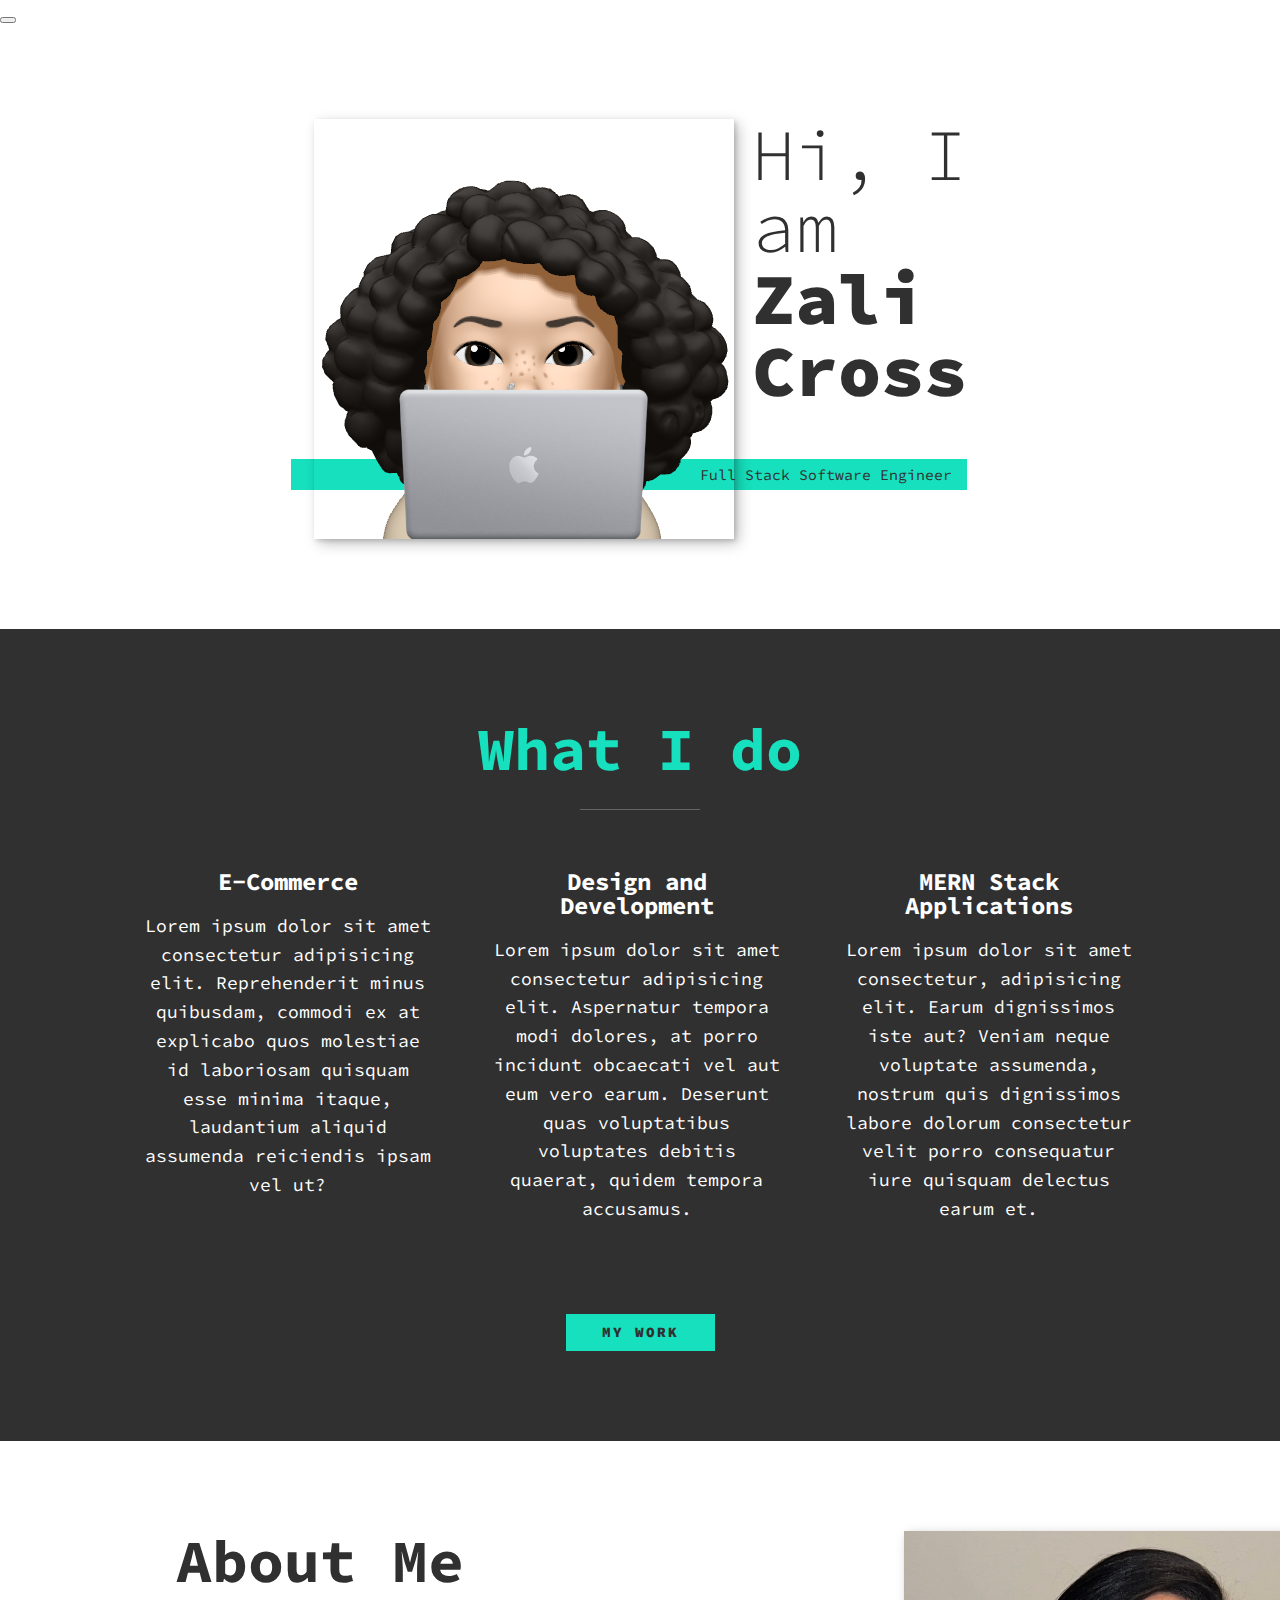
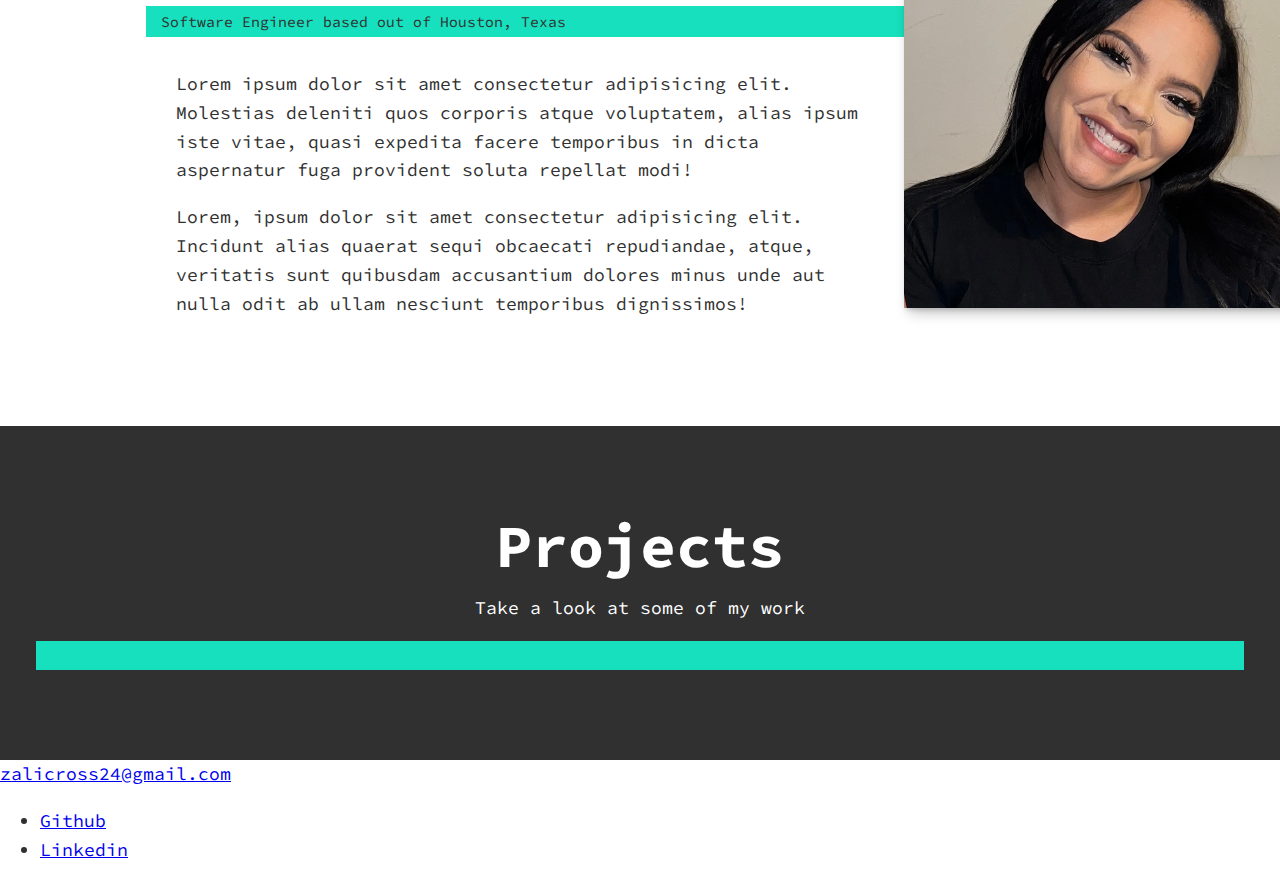
==== index.html @ 30af7de1 "minor changes to css styling" ====
<!DOCTYPE html>
<html lang="en">

<head>
    <meta charset="UTF-8">
    <meta http-equiv="X-UA-Compatible" content="IE=edge">
    <meta name="viewport" content="width=device-width, initial-scale=1.0">
    <title>Zali's Portfolio</title>
    <link rel="stylesheet" href="styles.css">
    <link href="https://fonts.googleapis.com/css2?family=Source+Code+Pro:400,900|Source+Sans+Pro:300,900&display=swap"
        rel="stylesheet">
</head>

<body>
    <!-- Header -->
    <header>
        <div class="logo">
            <!-- <img src="./images/innocent.png" alt=""> -->
        </div>
        <button class="nav-toggle" aria-label="toggle navigation">
            <span class="hamburger"></span>
        </button>
        <nav class="nav">
            <ul class="nav__list">
                <li class="nav__item"><a href="#home" class="nav__link">Home</a></li>
                <li class="nav__item"><a href="#services" class="nav__link">Home</a></li>
                <li class="nav__item"><a href="#about" class="nav__link">Home</a></li>
                <li class="nav__item"><a href="#" class="nav__link">Home</a></li>
            </ul>
        </nav>
    </header>

    <!-- Introduction -->
    <section class="intro" id="home">
        <h1 class="section__title section__title--intro">
            Hi, I am <strong>Zali Cross</strong>
        </h1>
        <p class="section__subtitle section__subtitle--intro">
            Full Stack Software Engineer
        </p>
        <img src="./images/computer.png" alt="" class="intro__img">
    </section>

    <!-- My  Services -->
    <section class="my-services" id="services">
        <h2 class="section__title section__title--services">What I do</h2>
        <div class="services">
            <div class="service">
                <h3>E-Commerce</h3>
                <p>Lorem ipsum dolor sit amet consectetur adipisicing elit. Reprehenderit minus quibusdam, commodi ex at
                    explicabo quos molestiae id laboriosam quisquam esse minima itaque, laudantium aliquid assumenda
                    reiciendis ipsam vel ut?</p>
            </div>
            <div class="service">
                <h3>Design and Development</h3>
                <p>Lorem ipsum dolor sit amet consectetur adipisicing elit. Aspernatur tempora modi dolores, at porro
                    incidunt obcaecati vel aut eum vero earum. Deserunt quas voluptatibus voluptates debitis quaerat,
                    quidem tempora accusamus.</p>
            </div>
            <div class="service">
                <h3>MERN Stack Applications</h3>
                <p>Lorem ipsum dolor sit amet consectetur, adipisicing elit. Earum dignissimos iste aut? Veniam neque
                    voluptate assumenda, nostrum quis dignissimos labore dolorum consectetur velit porro consequatur
                    iure quisquam delectus earum et.</p>
            </div>
        </div>

        <a href="#work" class="btn">My Work</a>
    </section>

    <!-- About Me -->
    <section class="about-me" id="about">
        <h2 class="section__title section__title--about">About Me</h2>
        <p class="section__subtitle section__subtitle--about">Software Engineer based out of Houston, Texas</p>
        <div class="about-me__body">
            <p>Lorem ipsum dolor sit amet consectetur adipisicing elit. Molestias deleniti quos corporis atque
                voluptatem, alias ipsum iste vitae, quasi expedita facere temporibus in dicta aspernatur fuga provident
                soluta repellat modi!</p>
            <p>Lorem, ipsum dolor sit amet consectetur adipisicing elit. Incidunt alias quaerat sequi obcaecati
                repudiandae, atque, veritatis sunt quibusdam accusantium dolores minus unde aut nulla odit ab ullam
                nesciunt temporibus dignissimos!</p>
        </div>
        <img src="./images/headshot.jpeg" class="about-me__img">
    </section>

    <!-- My Work -->
    <section class="my-work" id="work">
        <h2 class="section_title">Projects </h2>
        <p class="'section__subtitle">Take a look at some of my work</p>
        <div class="portfolio">
            <!-- portfoli item 01 -->
            <a href="#" class="portfolio__item">
                <img src="https://media4.giphy.com/media/xZsLh7B3KMMyUptD9D/giphy.gif" alt="" class="portfolio__img">
            </a>
            <!-- portfoli item 02 -->
            <a href="#" class="portfolio__item">
                <img src="https://media4.giphy.com/media/xZsLh7B3KMMyUptD9D/giphy.gif" alt="" class="portfolio__img">
            </a>
            <!-- portfoli item 03 -->
            <a href="#" class="portfolio__item">
                <img src="https://media4.giphy.com/media/xZsLh7B3KMMyUptD9D/giphy.gif" alt="" class="portfolio__img">
            </a>
        </div>
    </section>

    <!-- Footer -->
    <footer>
        <a href="mailto:zalicross24@gmail.com" class="footer__link">zalicross24@gmail.com</a>
        <ul class="social-list">
            <li class="social-list__item"><a class="social-list__link" href="https://github.com/zcross13">Github</a>
            </li>
            <li class="social-list__item"><a class="social-list__link"
                    href="https://www.linkedin.com/in/zali-cross/">Linkedin</a></li>
        </ul>
    </footer>
    <!-- <h1>Welcome</h1>
    <div>
        <p>
            My name is Zali Cross, I'm a software engineer based in Houston, Texas. I am passionate about building out
            of the box projects that can help individuals.
        </p>
    </div>
    <div>
        <p> Problem solver, Adaptable, Aspiring, Compassionate, Independent, Organized, Resourceful are only a few of
            the words to describe me</p>
    </div>
    <div>
        <p>Interested in the entire full stack spectrum with a focus on Javascript and React</p>
    </div>
    <div>
        <h1>Contact Me</h1>
        <p>I'm actively seeking a role as a software engineer. I thrive in environemnt where they value individuality
            and
            teamwork. If you have any questions, dont hestiaste to use this form.
        </p>
    </div>
    <div>
        <h1>Skills and Experience</h1>
        <p>My journey starts off with my first HTML, CSS coding course I took at a community college back in 2022, from
            there it was all she wrote. I feel in love with creating soemthing out of nothing.
            I then enrolled myself in at Genereal Assembly Software Immmersive bootcamp and endure six months of nothing
            but code.
        </p>
        <p> I create successful responsive websites that are fast, easy to use, and built with best pratices. The main
            area of my experties is front-end Javascript, React and backend Node.js and mongoDB
            building full stack mern application and animation games </p>
    </div>
    <form>
        <input type="text" />
        <input type="email" />
        <input type="subject" />
        <input type="message" />
        <input type="submit>" />
    </form>
    // Skills and abilities
    // Projects
    // Links -->
</body>

</html>
---- styles.css ----
*,
*::before,
*::after {
    box-sizing: border-box;
}

/* Custom properties, update these for my design */
:root {
    --ff-primary: 'Source Code Pro', monospace;
    --ff-secondary: 'Source Code Pro', sans-serif;

    --fw-reg: 300;
    --fw-bold: 900;

    --clr-light: #fff;
    --clr-dark: #303030;
    --clr-accent: #16e0bd;
    --fs-h1: 3rem;
    --fs-h2: 2.25rem;
    --fs-h3: 1.25rem;
    --fs-body: 1rem;

    --bs: 0.25em 0.25em 0.75em rgba(0, 0, 0, .25),
        0.125em 0.125em 0.25em rgba(0, 0, 0, .15);
}

@media (min-width: 800px) {
    :root {
        --fs-h1: 4.5rem;
        --fs-h2: 3.75rem;
        --fs-h3: 1.5rem;
        --fs-body: 1.125rem;
    }
}

/* General Styles */

body {
    background: var(--clr-light);
    color: var(--clr-dark);
    margin: 0;
    font-family: var(--ff-primary);
    font-size: var(--fs-body);
    line-height: 1.6;
}

section {
    padding: 5em 2em;
}

/* img {
    display: block;
    max-width: 100%;
} */

:focus {
    outline: 3px solid var(--clr-accent);
    outline-offset: 3px
}

strong {
    font-weight: var(--fw-bold);
}

/* Button */

.btn {
    display: inline-block;
    padding: .5em 2.5em;
    background: var(--clr-accent);
    color: var(--clr-dark);
    text-decoration: none;
    cursor: pointer;
    font-size: .8em;
    text-transform: uppercase;
    letter-spacing: 2px;
    font-weight: var(--fw-bold);
    transition: transform 200ms ease-in-out;
}

.btn:hover {
    transform: scale(1.1)
}

/* Typography */
h1,
h2,
h3 {
    line-height: 1;
    margin: 0;
}

h1 {
    font-size: var(--fs-h1);
}

h2 {
    font-size: var(--fs-h2);
}

h3 {
    font-size: var(--fs-h3);
}

.section__title {
    margin-bottom: .25em;
}

.section__title--intro {
    font-weight: var(--fw-reg);
}

.section__subtitle {
    margin: 0;
    font-size: .82em;
}

.section__subtitle--intro,
.section__subtitle--about {
    background: var(--clr-accent);
    padding: .25em 1em;
    font-family: var(--ff-secondary);
    margin-bottom: 1em;
}

/* header */

nav {
    display: none
}

/* Intro Section */

.intro {
    position: relative;
}

.intro__img {
    box-shadow: var(--bs);
}

.section__subtitle--intro {
    display: inline-block
}

@media (min-width: 600px) {
    .intro {
        display: grid;
        width: min-content;
        margin: 0 auto;
        grid-column-gap: 1em;
        grid-template-areas:
            "img title"
            "img subtitle";
        grid-template-columns: min-content;
    }

    .intro__img {
        grid-area: img;
        min-width: 250px;
        position: relative;
        z-index: 2;
    }

    .section__subtitle--intro {
        align-self: start;
        grid-column: -1 / 1;
        grid-row: 2;
        text-align: right;
        position: relative;
        left: -1.5em;
        width: calc(100% + 1.5em)
    }
}

/* My Services */

.my-services {
    background-color: var(--clr-dark);
    color: var(--clr-light);
    text-align: center;
}

.section__title--services {
    color: var(--clr-accent);
    position: relative;
}

.section__title--services::after {
    content: '';
    display: block;
    width: 2em;
    height: 1px;
    margin: 0.5em auto 1em;
    background: var(--clr-light);
    opacity: 0.25;
}

.services {
    margin-bottom: 4em;
}

.service {
    max-width: 500px;
    margin: 0 auto;
}

@media (min-width: 800px) {
    .services {
        display: flex;
        max-width: 1000px;
        margin-left: auto;
        margin-right: auto
    }

    .service+.service {
        margin-left: 3em;
    }
}

/* About Me */

.about-me {
    max-width: 1000px;
    margin: 0 auto;
}

.about-me__img {
    box-shadow: var(--bs);
    width: 425px;
}

@media (min-width: 600px) {
    .about-me {
        display: grid;
        grid-template-columns: 1fr 200px;
        grid-template-areas:
            "title img"
            "subtitle img"
            "text img";
        grid-column-gap: 2em;
    }

    .section__title--about {
        grid-area: title;
    }

    .section__subtitle--about {
        grid-column: 1 / -1;
        grid-row: 2;
        position: relative;
        left: -2em;
        width: calc(100% + 2em);
        padding-left: 1em;
        padding-right: calc(200px + 4em);
    }

    .about-me__img {
        grid-area: img;
        position: relative;
        z-index: 2;
    }
}

/* My Work */

.my-work {
    background-color: var(--clr-dark);
    color: var(--clr-light);
    text-align: center;
}

.section__subtitle--work {
    color: var(--clr-accent);
    font-weight: var(--fw-bold);
    margin-bottom: 2em;
}

.portfolio {
    display: grid;
    grid-template-columns: repeat(auto-fit, minmax(300px, 1fr));
}

.portfolio__item {
    background-color: var(--clr-accent);
    overflow: hidden
}

.portfolio__img {
    display: inline-block;
    transition:
        transform 750ms cubic-bezier(.5, 0, .5, 1),
        opacity 250ms linear;
}

.portfolio__item:focus {
    position: relative;
    z-index: 4;
}


.portfolio__img:hover,
.portfolio__item:focus .portfolio__img {
    transform: scale(1.2);
    opacity: .75
}
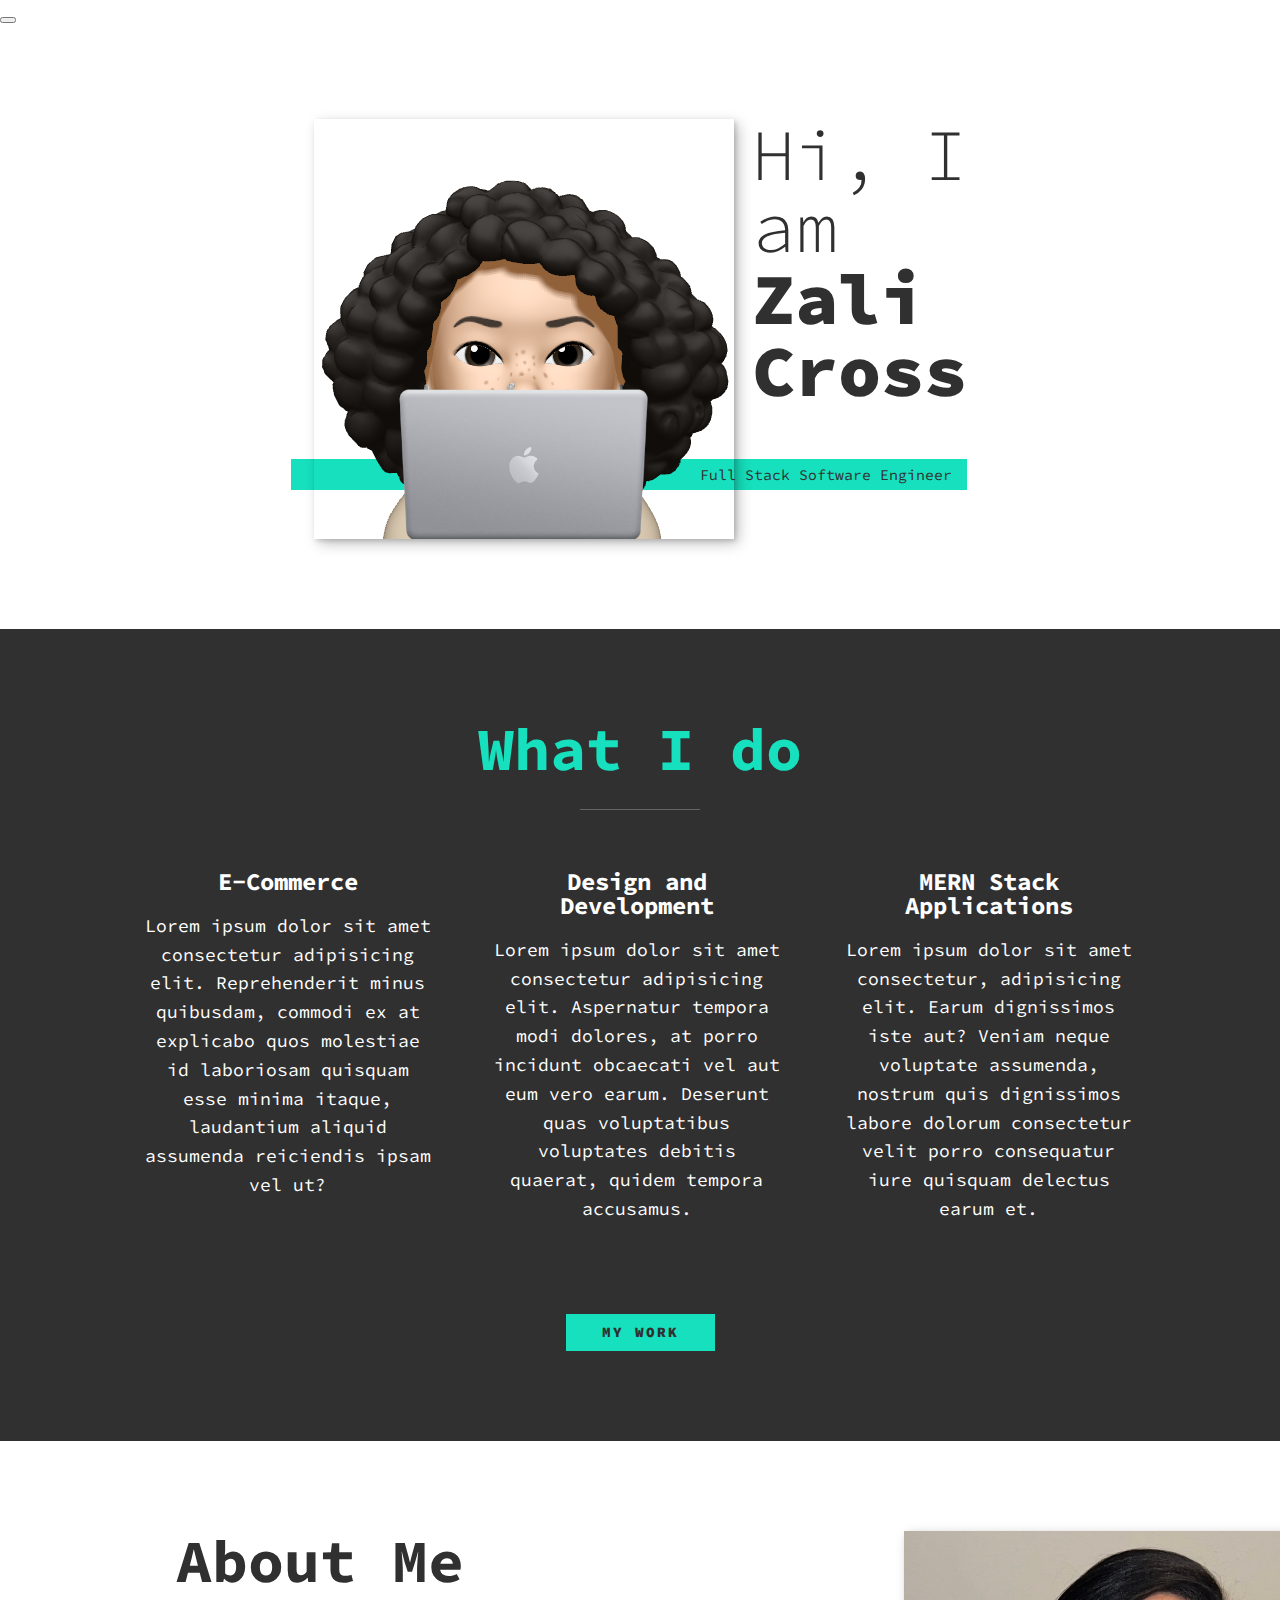
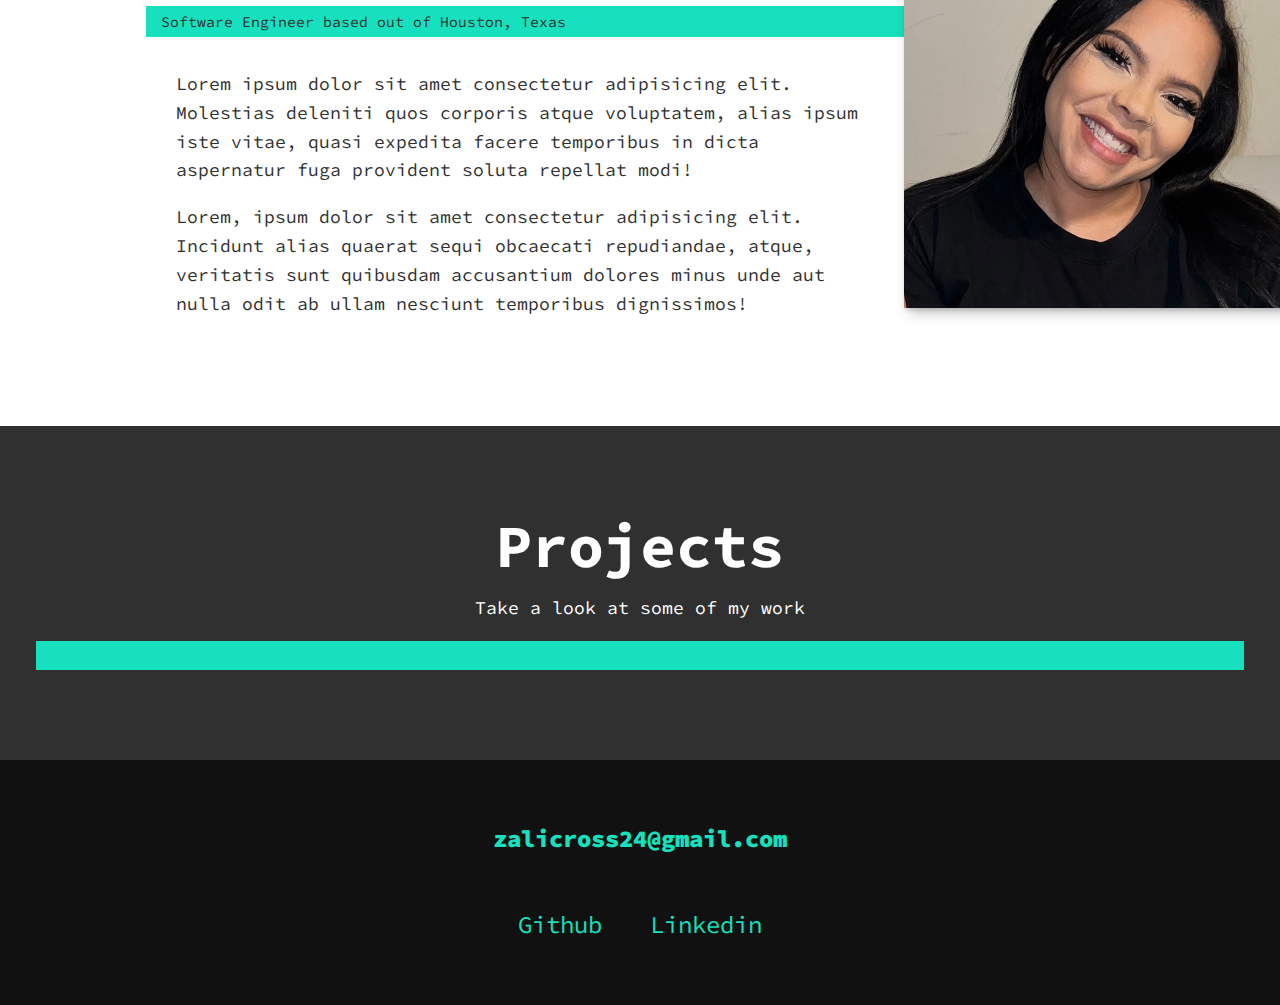
==== commit 2171da35: "added footer" ====
--- a/index.html
+++ b/index.html
@@ -104,16 +104,27 @@
     </section>
 
     <!-- Footer -->
-    <footer>
+    <footer class="footer">
         <a href="mailto:zalicross24@gmail.com" class="footer__link">zalicross24@gmail.com</a>
         <ul class="social-list">
-            <li class="social-list__item"><a class="social-list__link" href="https://github.com/zcross13">Github</a>
+            <li class="social-list__item">
+                <a class="social-list__link" href="https://github.com/zcross13">
+                    Github
+                </a>
             </li>
-            <li class="social-list__item"><a class="social-list__link"
-                    href="https://www.linkedin.com/in/zali-cross/">Linkedin</a></li>
+            <li class="social-list__item">
+                <a class="social-list__link" href="https://www.linkedin.com/in/zali-cross/">
+                    Linkedin
+                </a>
+            </li>
         </ul>
     </footer>
-    <!-- <h1>Welcome</h1>
+</body>
+
+</html>
+
+
+<!-- <h1>Welcome</h1>
     <div>
         <p>
             My name is Zali Cross, I'm a software engineer based in Houston, Texas. I am passionate about building out
@@ -154,7 +165,4 @@
     </form>
     // Skills and abilities
     // Projects
-    // Links -->
-</body>
-
-</html>+    // Links -->--- a/styles.css
+++ b/styles.css
@@ -303,4 +303,46 @@
 .portfolio__item:focus .portfolio__img {
     transform: scale(1.2);
     opacity: .75
+}
+
+.footer {
+    background-color: #111;
+    color: var(--clr-accent);
+    text-align: center;
+    padding: 2.5em 0;
+    font-size: var(--fs-h3);
+}
+
+.footer a {
+    color: inherit;
+    text-decoration: none;
+}
+
+.footer__link {
+    font-weight: var(--fw-bold);
+}
+
+.footer__link:hover,
+.social-list__link:hover {
+    opacity: .7
+}
+
+.footer__link:hover {
+    text-decoration: underline;
+}
+
+.social-list {
+    list-style: none;
+    display: flex;
+    justify-content: center;
+    margin: 2em 0 0;
+    padding: 0
+}
+
+.social-list__item {
+    margin: 0 .5em;
+}
+
+.social-list__link {
+    padding: .5em
 }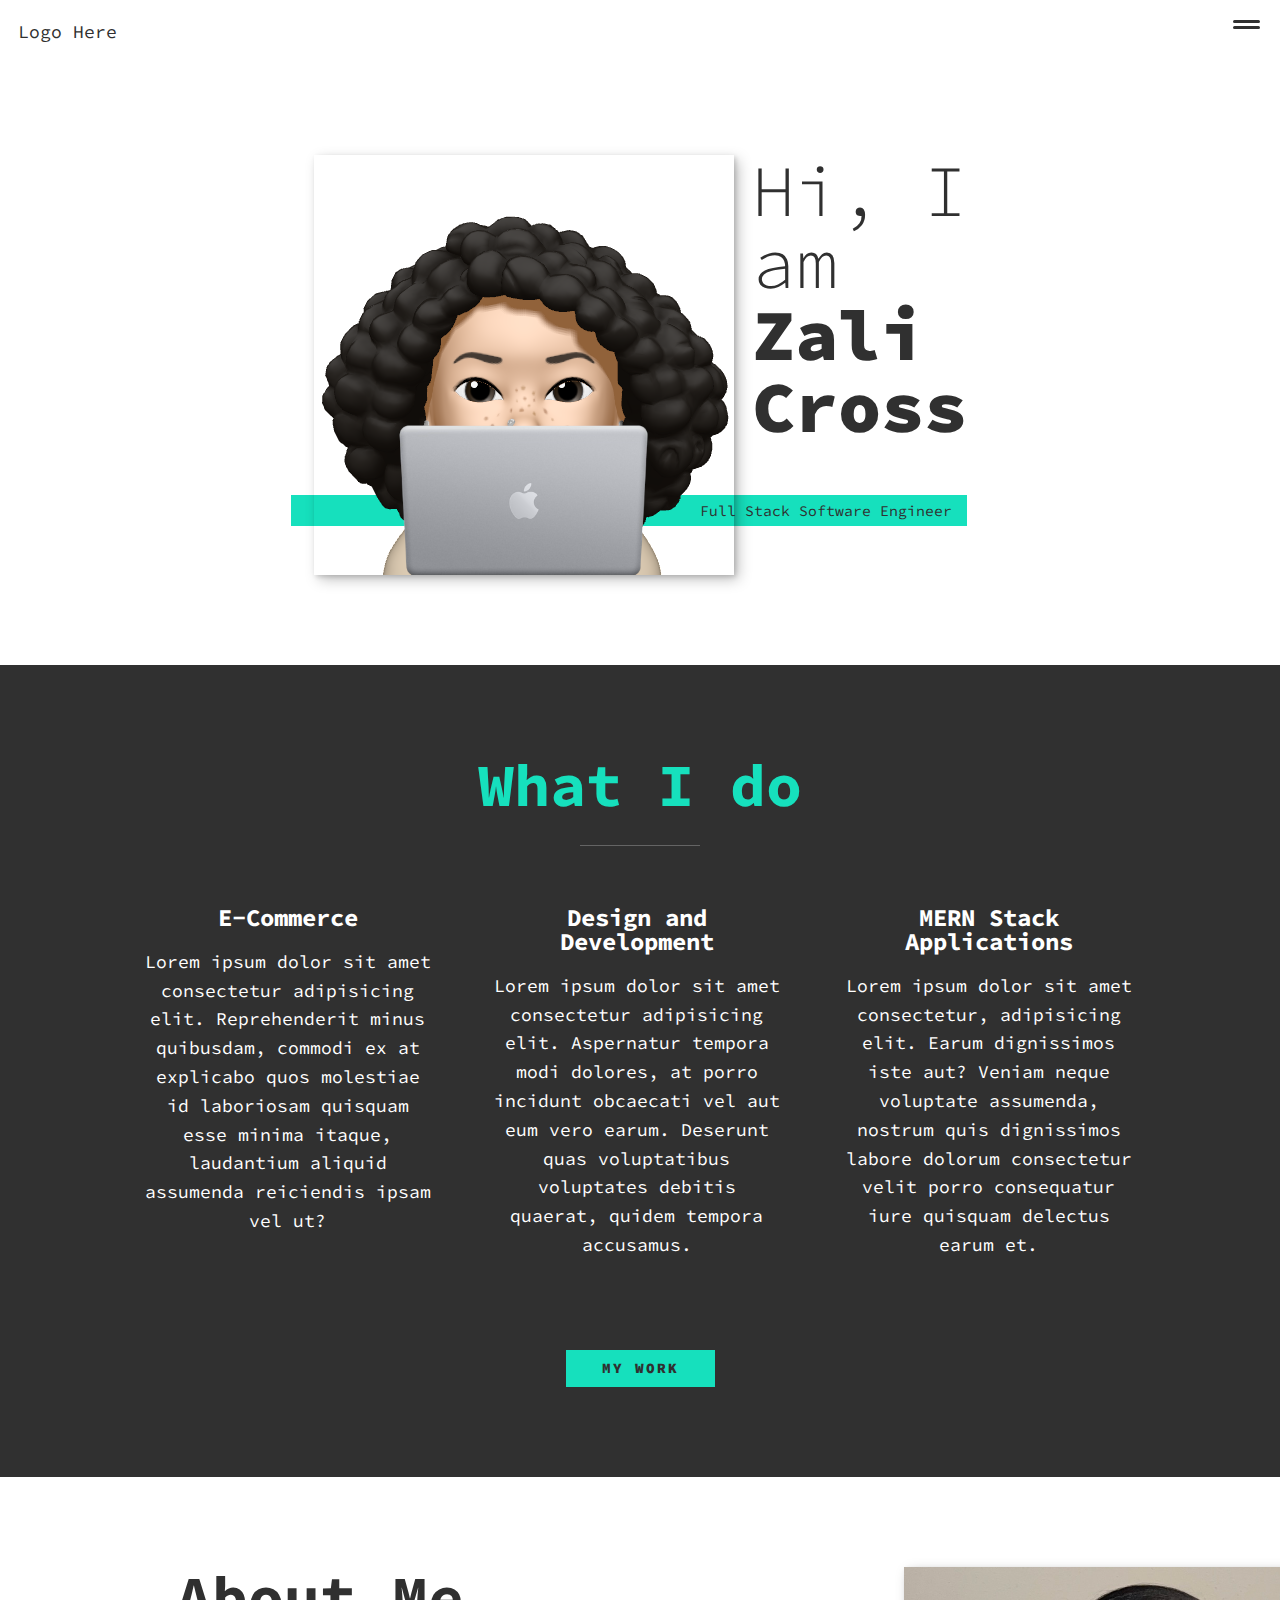
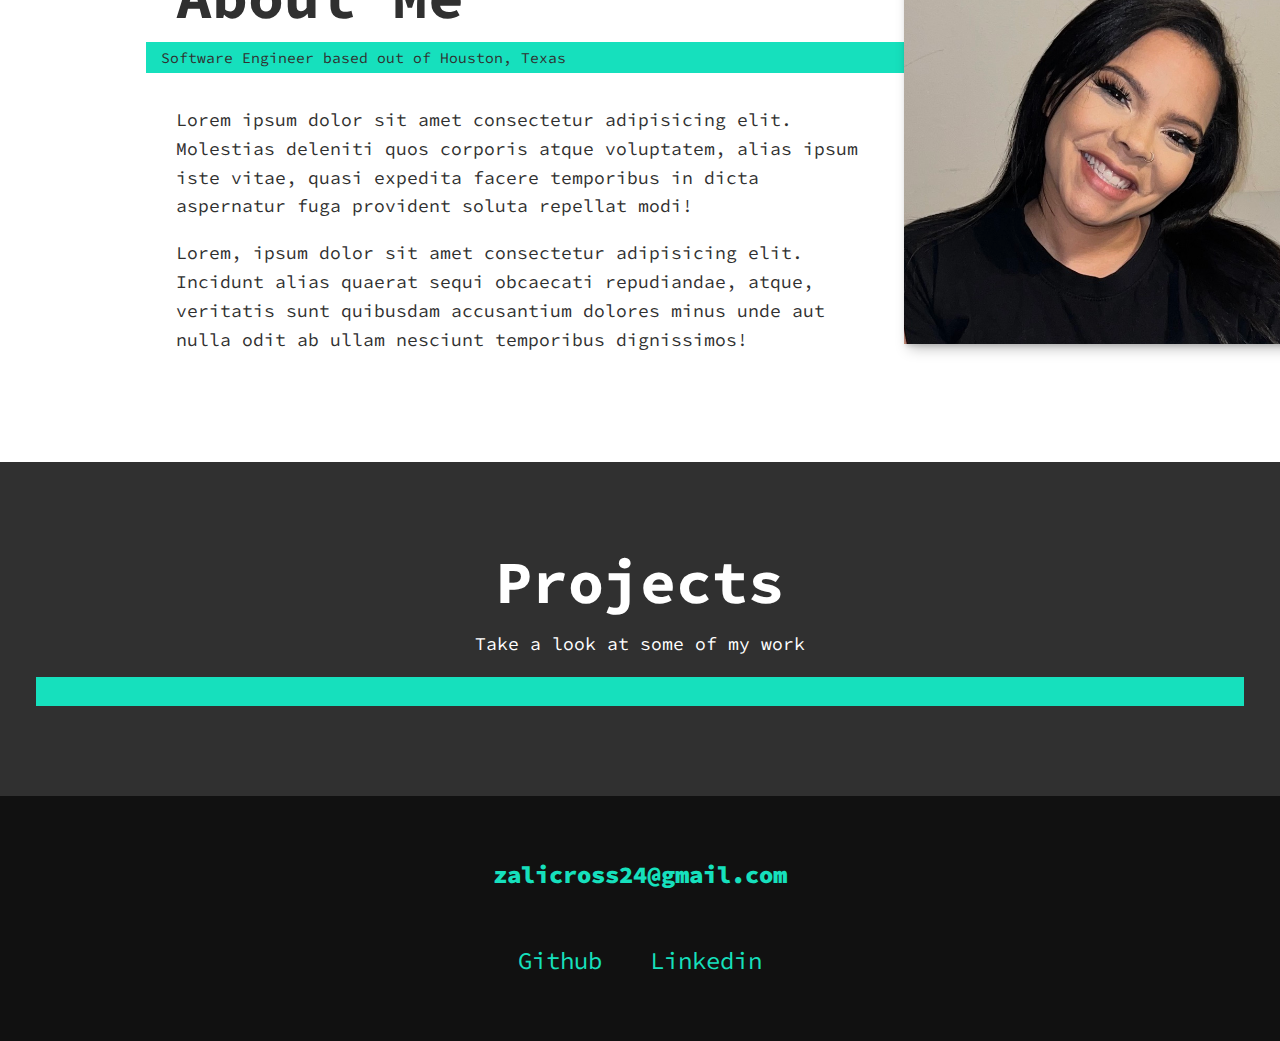
==== commit 7e3aa06e: "styled hamburger menu" ====
--- a/index.html
+++ b/index.html
@@ -15,7 +15,7 @@
     <!-- Header -->
     <header>
         <div class="logo">
-            <!-- <img src="./images/innocent.png" alt=""> -->
+            Logo Here
         </div>
         <button class="nav-toggle" aria-label="toggle navigation">
             <span class="hamburger"></span>
@@ -119,6 +119,7 @@
             </li>
         </ul>
     </footer>
+    <script src="app.js"></script>
 </body>
 
 </html>
--- a/styles.css
+++ b/styles.css
@@ -34,6 +34,10 @@
 }
 
 /* General Styles */
+
+html {
+    scroll-behavior: smooth;
+}
 
 body {
     background: var(--clr-light);
@@ -125,8 +129,114 @@
 
 /* header */
 
-nav {
-    display: none
+header {
+    display: flex;
+    justify-content: space-between;
+    padding: 1em;
+}
+
+.logo {
+    max-width: 100px;
+}
+
+.nav {
+    position: fixed;
+    background-color: var(--clr-dark);
+    color: var(--clr-light);
+    top: 0;
+    bottom: 0;
+    right: 0;
+    z-index: 100;
+    transform: translateX(100%);
+    transition: transform 250ms cubic-bezier(.5, 0, .5, 1)
+}
+
+.nav__list {
+    list-style: none;
+    display: flex;
+    height: 100%;
+    flex-direction: column;
+    justify-content: space-evenly;
+    align-items: center;
+    margin: 0;
+    padding: 0;
+}
+
+.nav__link {
+    color: inherit;
+    font-weight: var(--fw-bold);
+    font-size: var(--fs-h2);
+    text-decoration: none;
+}
+
+.nav__link:hover {
+    color: var(--clr-accent)
+}
+
+.nav-toggle {
+    padding: .5em;
+    background: transparent;
+    border: 0;
+    cursor: pointer;
+    position: absolute;
+    right: 1em;
+    top: 1em;
+    z-index: 1000
+}
+
+.nav-open .nav {
+    transform: translateX(0%);
+}
+
+.nav_open .nav-toggle {
+    position: fixed;
+}
+
+.nav-open .hamburger {
+    transform: rotate(.625turn);
+}
+
+.nav-open .hamburger::before {
+    transform: rotate(90deg) translateX(-6px)
+}
+
+.nav-open .hamburder::after {
+    opacity: 0;
+}
+
+.hamburger {
+    background: var(--clr-dark);
+    width: 2em;
+    height: 3px;
+    border-radius: 1em;
+    display: block;
+    position: relative;
+}
+
+.hamburger,
+.hamburger::before,
+.hamburder::after {
+    background-color: var(--clr-dark);
+    width: 2em;
+    height: 3px;
+    border-radius: 1em;
+    transition: transform 250ms ease-in-out
+}
+
+.hamburger::before,
+.hamburder::after {
+    content: '';
+    position: absolute;
+    left: 0;
+    right: 0;
+}
+
+.hamburger::before {
+    top: 6px
+}
+
+.hamburder::after {
+    bottom: 6px
 }
 
 /* Intro Section */
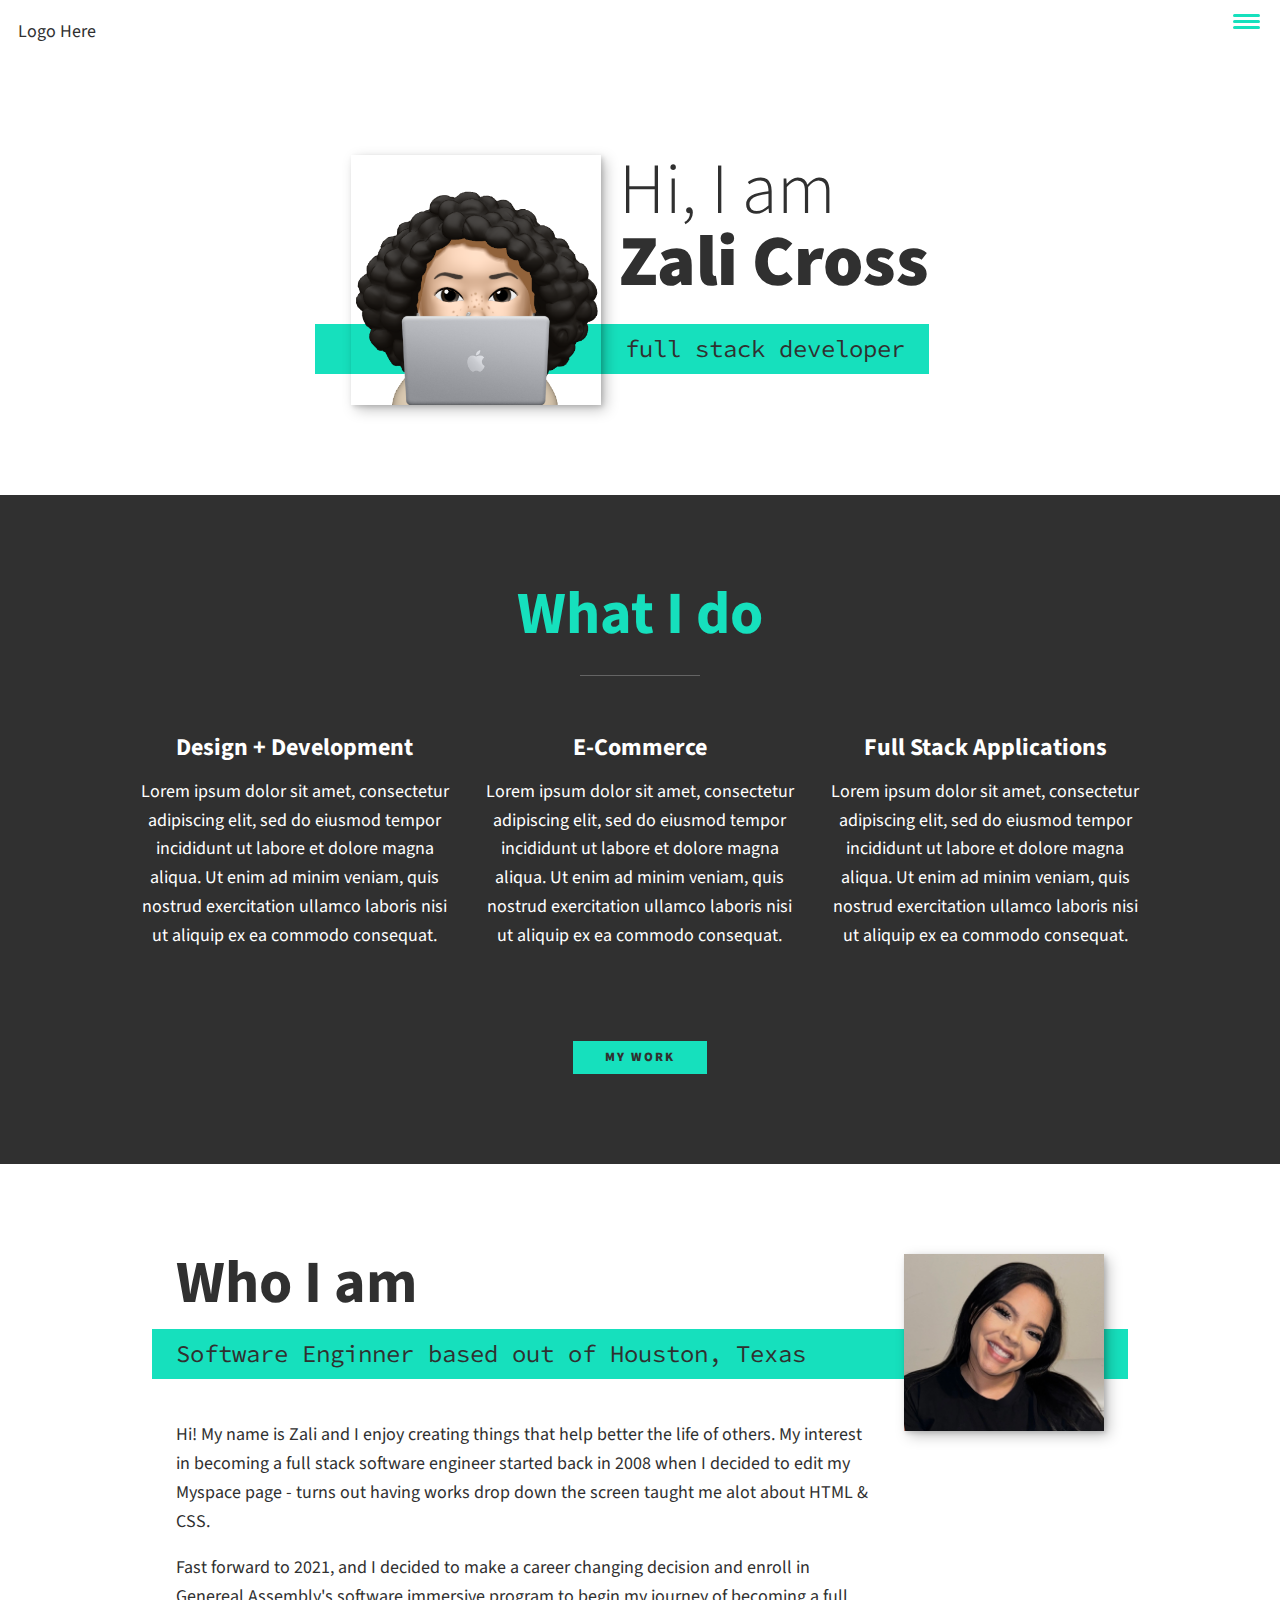
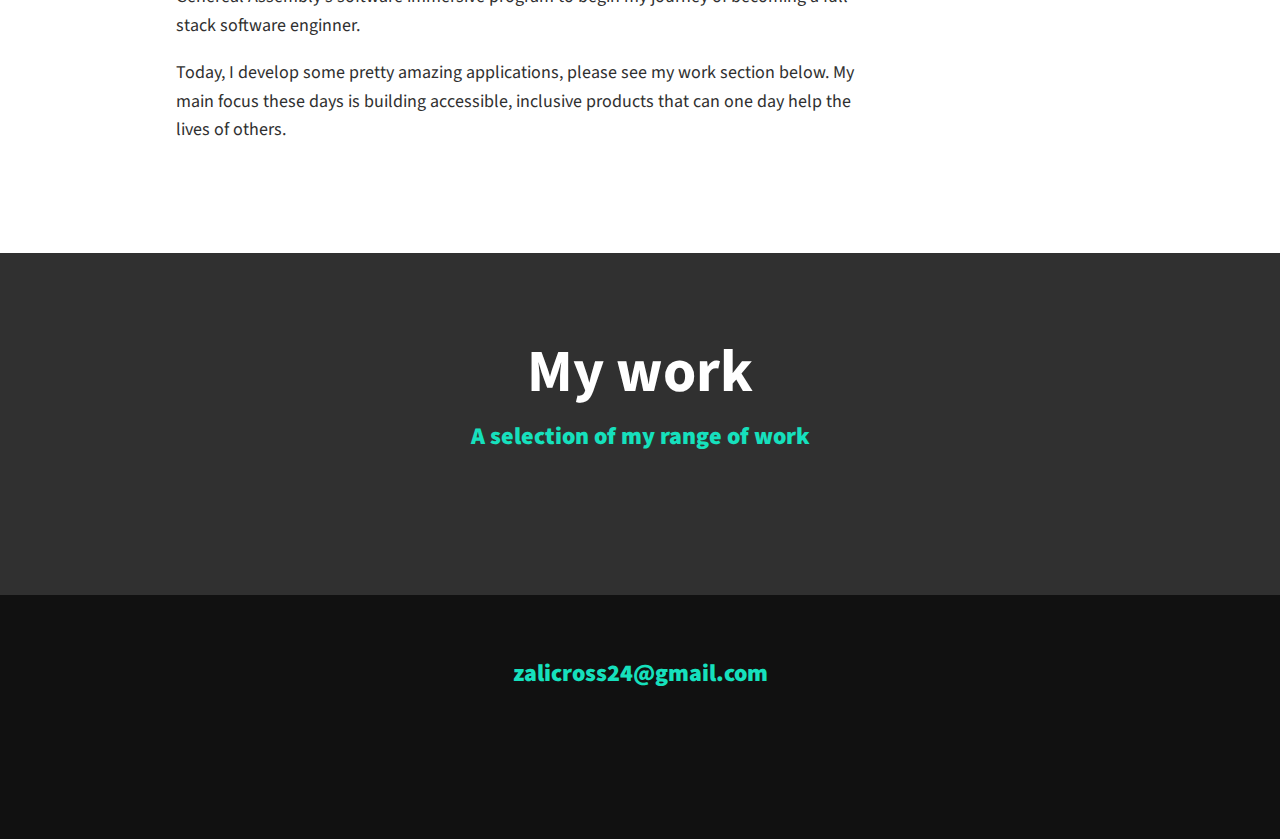
==== commit 570b1f67: "changes to index and style.css" ====
--- a/index.html
+++ b/index.html
@@ -3,16 +3,21 @@
 
 <head>
     <meta charset="UTF-8">
-    <meta http-equiv="X-UA-Compatible" content="IE=edge">
     <meta name="viewport" content="width=device-width, initial-scale=1.0">
-    <title>Zali's Portfolio</title>
+    <title>Zali Portfolio Website</title>
+    <link rel="stylesheet" href="https://cdnjs.cloudflare.com/ajax/libs/normalize/7.0.0/normalize.min.css">
+    <link rel="stylesheet" href="https://cdnjs.cloudflare.com/ajax/libs/font-awesome/5.11.2/css/all.css"
+        integrity="sha256-46qynGAkLSFpVbEBog43gvNhfrOj+BmwXdxFgVK/Kvc=" crossorigin="anonymous" />
+
+    <!-- Update these with your own fonts -->
+    <link href="https://fonts.googleapis.com/css?family=Source+Code+Pro:400,900|Source+Sans+Pro:300,900&display=swap"
+        rel="stylesheet">
+
     <link rel="stylesheet" href="styles.css">
-    <link href="https://fonts.googleapis.com/css2?family=Source+Code+Pro:400,900|Source+Sans+Pro:300,900&display=swap"
-        rel="stylesheet">
+
 </head>
 
 <body>
-    <!-- Header -->
     <header>
         <div class="logo">
             Logo Here
@@ -23,9 +28,9 @@
         <nav class="nav">
             <ul class="nav__list">
                 <li class="nav__item"><a href="#home" class="nav__link">Home</a></li>
-                <li class="nav__item"><a href="#services" class="nav__link">Home</a></li>
-                <li class="nav__item"><a href="#about" class="nav__link">Home</a></li>
-                <li class="nav__item"><a href="#" class="nav__link">Home</a></li>
+                <li class="nav__item"><a href="#services" class="nav__link">My Services</a></li>
+                <li class="nav__item"><a href="#about" class="nav__link">About me</a></li>
+                <li class="nav__item"><a href="#work" class="nav__link">My Work</a></li>
             </ul>
         </nav>
     </header>
@@ -35,135 +40,109 @@
         <h1 class="section__title section__title--intro">
             Hi, I am <strong>Zali Cross</strong>
         </h1>
-        <p class="section__subtitle section__subtitle--intro">
-            Full Stack Software Engineer
-        </p>
-        <img src="./images/computer.png" alt="" class="intro__img">
+        <p class="section__subtitle section__subtitle--intro">full stack developer</p>
+        <img src="./images/computer.png" alt="computer memoji" class="intro__img">
     </section>
 
-    <!-- My  Services -->
+
+    <!-- My services -->
     <section class="my-services" id="services">
         <h2 class="section__title section__title--services">What I do</h2>
         <div class="services">
             <div class="service">
+                <h3>Design + Development</h3>
+                <p>Lorem ipsum dolor sit amet, consectetur adipiscing elit, sed do eiusmod tempor incididunt ut labore
+                    et dolore magna aliqua. Ut enim ad minim veniam, quis nostrud exercitation ullamco laboris nisi ut
+                    aliquip ex ea commodo consequat.</p>
+            </div> <!-- / service -->
+
+            <div class="service">
                 <h3>E-Commerce</h3>
-                <p>Lorem ipsum dolor sit amet consectetur adipisicing elit. Reprehenderit minus quibusdam, commodi ex at
-                    explicabo quos molestiae id laboriosam quisquam esse minima itaque, laudantium aliquid assumenda
-                    reiciendis ipsam vel ut?</p>
-            </div>
+                <p>Lorem ipsum dolor sit amet, consectetur adipiscing elit, sed do eiusmod tempor incididunt ut labore
+                    et dolore magna aliqua. Ut enim ad minim veniam, quis nostrud exercitation ullamco laboris nisi ut
+                    aliquip ex ea commodo consequat.</p>
+            </div> <!-- / service -->
+
             <div class="service">
-                <h3>Design and Development</h3>
-                <p>Lorem ipsum dolor sit amet consectetur adipisicing elit. Aspernatur tempora modi dolores, at porro
-                    incidunt obcaecati vel aut eum vero earum. Deserunt quas voluptatibus voluptates debitis quaerat,
-                    quidem tempora accusamus.</p>
-            </div>
-            <div class="service">
-                <h3>MERN Stack Applications</h3>
-                <p>Lorem ipsum dolor sit amet consectetur, adipisicing elit. Earum dignissimos iste aut? Veniam neque
-                    voluptate assumenda, nostrum quis dignissimos labore dolorum consectetur velit porro consequatur
-                    iure quisquam delectus earum et.</p>
-            </div>
-        </div>
+                <h3>Full Stack Applications</h3>
+                <p>Lorem ipsum dolor sit amet, consectetur adipiscing elit, sed do eiusmod tempor incididunt ut labore
+                    et dolore magna aliqua. Ut enim ad minim veniam, quis nostrud exercitation ullamco laboris nisi ut
+                    aliquip ex ea commodo consequat.</p>
+            </div> <!-- / service -->
+        </div> <!-- / services -->
 
         <a href="#work" class="btn">My Work</a>
     </section>
 
-    <!-- About Me -->
+
+    <!-- About me -->
     <section class="about-me" id="about">
-        <h2 class="section__title section__title--about">About Me</h2>
-        <p class="section__subtitle section__subtitle--about">Software Engineer based out of Houston, Texas</p>
+        <h2 class="section__title section__title--about">Who I am</h2>
+        <p class="section__subtitle section__subtitle--about">Software Enginner based out of Houston, Texas</p>
         <div class="about-me__body">
-            <p>Lorem ipsum dolor sit amet consectetur adipisicing elit. Molestias deleniti quos corporis atque
-                voluptatem, alias ipsum iste vitae, quasi expedita facere temporibus in dicta aspernatur fuga provident
-                soluta repellat modi!</p>
-            <p>Lorem, ipsum dolor sit amet consectetur adipisicing elit. Incidunt alias quaerat sequi obcaecati
-                repudiandae, atque, veritatis sunt quibusdam accusantium dolores minus unde aut nulla odit ab ullam
-                nesciunt temporibus dignissimos!</p>
+            <p>Hi! My name is Zali and I enjoy creating things that help better the life of others. My interest in
+                becoming a full stack software engineer started back in 2008 when I decided to edit my Myspace page -
+                turns out having works drop down the screen taught me alot about HTML & CSS.</p>
+            <p>Fast forward to 2021, and I decided to make a career changing decision and enroll in Genereal Assembly's
+                software immersive program to begin my journey of becoming a full stack software enginner.</p>
+            <p>Today, I develop some pretty amazing applications, please see my work section below. My main focus these
+                days is building accessible, inclusive products that can one day help the lives of others.</p>
         </div>
-        <img src="./images/headshot.jpeg" class="about-me__img">
+
+        <img src="images/headshot.jpeg" alt="Smile photo of me" class="about-me__img">
     </section>
 
     <!-- My Work -->
     <section class="my-work" id="work">
-        <h2 class="section_title">Projects </h2>
-        <p class="'section__subtitle">Take a look at some of my work</p>
+        <h2 class="section__title section__title--work">My work</h2>
+        <p class="section__subtitle section__subtitle--work">A selection of my range of work</p>
+
         <div class="portfolio">
-            <!-- portfoli item 01 -->
-            <a href="#" class="portfolio__item">
+            <!-- Portfolio item 01 -->
+            <a href="portfolio-item.html" class="portfolio__item">
                 <img src="https://media4.giphy.com/media/xZsLh7B3KMMyUptD9D/giphy.gif" alt="" class="portfolio__img">
             </a>
-            <!-- portfoli item 02 -->
-            <a href="#" class="portfolio__item">
+
+            <!-- Portfolio item 02 -->
+            <a href="portfolio-item.html" class="portfolio__item">
                 <img src="https://media4.giphy.com/media/xZsLh7B3KMMyUptD9D/giphy.gif" alt="" class="portfolio__img">
             </a>
-            <!-- portfoli item 03 -->
-            <a href="#" class="portfolio__item">
+
+            <!-- Portfolio item 03 -->
+            <a href="portfolio-item.html" class="portfolio__item">
                 <img src="https://media4.giphy.com/media/xZsLh7B3KMMyUptD9D/giphy.gif" alt="" class="portfolio__img">
             </a>
+
         </div>
     </section>
 
+
     <!-- Footer -->
     <footer class="footer">
+        <!-- replace with your own email address -->
         <a href="mailto:zalicross24@gmail.com" class="footer__link">zalicross24@gmail.com</a>
         <ul class="social-list">
             <li class="social-list__item">
-                <a class="social-list__link" href="https://github.com/zcross13">
-                    Github
+                <a class="social-list__link" href="https://www.linkedin.com/in/zali-cross/">
+                    <i class="fab fa-linkedin"></i>
                 </a>
             </li>
             <li class="social-list__item">
-                <a class="social-list__link" href="https://www.linkedin.com/in/zali-cross/">
-                    Linkedin
+                <a class="social-list__link" href="https://twitter.com">
+                    <i class="fab fa-twitter"></i>
+                </a>
+            </li>
+            <li class="social-list__item">
+                <a class="social-list__link" href="https://github.com/zcross13">
+                    <i class="fab fa-github"></i>
                 </a>
             </li>
         </ul>
     </footer>
+
+
     <script src="app.js"></script>
+
 </body>
 
-</html>
-
-
-<!-- <h1>Welcome</h1>
-    <div>
-        <p>
-            My name is Zali Cross, I'm a software engineer based in Houston, Texas. I am passionate about building out
-            of the box projects that can help individuals.
-        </p>
-    </div>
-    <div>
-        <p> Problem solver, Adaptable, Aspiring, Compassionate, Independent, Organized, Resourceful are only a few of
-            the words to describe me</p>
-    </div>
-    <div>
-        <p>Interested in the entire full stack spectrum with a focus on Javascript and React</p>
-    </div>
-    <div>
-        <h1>Contact Me</h1>
-        <p>I'm actively seeking a role as a software engineer. I thrive in environemnt where they value individuality
-            and
-            teamwork. If you have any questions, dont hestiaste to use this form.
-        </p>
-    </div>
-    <div>
-        <h1>Skills and Experience</h1>
-        <p>My journey starts off with my first HTML, CSS coding course I took at a community college back in 2022, from
-            there it was all she wrote. I feel in love with creating soemthing out of nothing.
-            I then enrolled myself in at Genereal Assembly Software Immmersive bootcamp and endure six months of nothing
-            but code.
-        </p>
-        <p> I create successful responsive websites that are fast, easy to use, and built with best pratices. The main
-            area of my experties is front-end Javascript, React and backend Node.js and mongoDB
-            building full stack mern application and animation games </p>
-    </div>
-    <form>
-        <input type="text" />
-        <input type="email" />
-        <input type="subject" />
-        <input type="message" />
-        <input type="submit>" />
-    </form>
-    // Skills and abilities
-    // Projects
-    // Links -->+</html>--- a/styles.css
+++ b/styles.css
@@ -4,10 +4,11 @@
     box-sizing: border-box;
 }
 
-/* Custom properties, update these for my design */
+/* Custom Properties, update these for your own design */
+
 :root {
-    --ff-primary: 'Source Code Pro', monospace;
-    --ff-secondary: 'Source Code Pro', sans-serif;
+    --ff-primary: 'Source Sans Pro', sans-serif;
+    --ff-secondary: 'Source Code Pro', monospace;
 
     --fw-reg: 300;
     --fw-bold: 900;
@@ -15,6 +16,7 @@
     --clr-light: #fff;
     --clr-dark: #303030;
     --clr-accent: #16e0bd;
+
     --fs-h1: 3rem;
     --fs-h2: 2.25rem;
     --fs-h3: 1.25rem;
@@ -33,11 +35,13 @@
     }
 }
 
-/* General Styles */
-
-html {
+/* General styles */
+
+/* endable this to add smooth scrolling */
+/* html {
     scroll-behavior: smooth;
-}
+} */
+
 
 body {
     background: var(--clr-light);
@@ -52,21 +56,21 @@
     padding: 5em 2em;
 }
 
-/* img {
+img {
     display: block;
     max-width: 100%;
-} */
+}
+
+strong {
+    font-weight: var(--fw-bold)
+}
 
 :focus {
     outline: 3px solid var(--clr-accent);
-    outline-offset: 3px
-}
-
-strong {
-    font-weight: var(--fw-bold);
-}
-
-/* Button */
+    outline-offset: 3px;
+}
+
+/* Buttons */
 
 .btn {
     display: inline-block;
@@ -75,7 +79,7 @@
     color: var(--clr-dark);
     text-decoration: none;
     cursor: pointer;
-    font-size: .8em;
+    font-size: .8rem;
     text-transform: uppercase;
     letter-spacing: 2px;
     font-weight: var(--fw-bold);
@@ -83,10 +87,11 @@
 }
 
 .btn:hover {
-    transform: scale(1.1)
+    transform: scale(1.1);
 }
 
 /* Typography */
+
 h1,
 h2,
 h3 {
@@ -95,16 +100,17 @@
 }
 
 h1 {
-    font-size: var(--fs-h1);
+    font-size: var(--fs-h1)
 }
 
 h2 {
-    font-size: var(--fs-h2);
+    font-size: var(--fs-h2)
 }
 
 h3 {
-    font-size: var(--fs-h3);
-}
+    font-size: var(--fs-h3)
+}
+
 
 .section__title {
     margin-bottom: .25em;
@@ -114,9 +120,13 @@
     font-weight: var(--fw-reg);
 }
 
+.section__title--intro strong {
+    display: block;
+}
+
 .section__subtitle {
     margin: 0;
-    font-size: .82em;
+    font-size: var(--fs-h3);
 }
 
 .section__subtitle--intro,
@@ -127,6 +137,12 @@
     margin-bottom: 1em;
 }
 
+.section__subtitle--work {
+    color: var(--clr-accent);
+    font-weight: var(--fw-bold);
+    margin-bottom: 2em;
+}
+
 /* header */
 
 header {
@@ -141,14 +157,16 @@
 
 .nav {
     position: fixed;
-    background-color: var(--clr-dark);
+    background: var(--clr-dark);
     color: var(--clr-light);
     top: 0;
     bottom: 0;
+    left: 0;
     right: 0;
     z-index: 100;
+
     transform: translateX(100%);
-    transition: transform 250ms cubic-bezier(.5, 0, .5, 1)
+    transition: transform 250ms cubic-bezier(.5, 0, .5, 1);
 }
 
 .nav__list {
@@ -170,7 +188,7 @@
 }
 
 .nav__link:hover {
-    color: var(--clr-accent)
+    color: var(--clr-accent);
 }
 
 .nav-toggle {
@@ -181,14 +199,14 @@
     position: absolute;
     right: 1em;
     top: 1em;
-    z-index: 1000
+    z-index: 1000;
 }
 
 .nav-open .nav {
-    transform: translateX(0%);
-}
-
-.nav_open .nav-toggle {
+    transform: translateX(0);
+}
+
+.nav-open .nav-toggle {
     position: fixed;
 }
 
@@ -197,34 +215,36 @@
 }
 
 .nav-open .hamburger::before {
-    transform: rotate(90deg) translateX(-6px)
-}
-
-.nav-open .hamburder::after {
+    transform: rotate(90deg) translateX(-6px);
+}
+
+.nav-open .hamburger::after {
     opacity: 0;
 }
 
+
+
+
+
+
 .hamburger {
-    background: var(--clr-dark);
+    display: block;
+    position: relative;
+}
+
+.hamburger,
+.hamburger::before,
+.hamburger::after {
+    background: var(--clr-accent);
     width: 2em;
     height: 3px;
     border-radius: 1em;
-    display: block;
-    position: relative;
-}
-
-.hamburger,
+    transition: transform 250ms ease-in-out;
+}
+
+
 .hamburger::before,
-.hamburder::after {
-    background-color: var(--clr-dark);
-    width: 2em;
-    height: 3px;
-    border-radius: 1em;
-    transition: transform 250ms ease-in-out
-}
-
-.hamburger::before,
-.hamburder::after {
+.hamburger::after {
     content: '';
     position: absolute;
     left: 0;
@@ -232,14 +252,15 @@
 }
 
 .hamburger::before {
-    top: 6px
-}
-
-.hamburder::after {
-    bottom: 6px
-}
-
-/* Intro Section */
+    top: 6px;
+}
+
+.hamburger::after {
+    bottom: 6px;
+}
+
+
+/*  Intro section  */
 
 .intro {
     position: relative;
@@ -250,7 +271,7 @@
 }
 
 .section__subtitle--intro {
-    display: inline-block
+    display: inline-block;
 }
 
 @media (min-width: 600px) {
@@ -262,7 +283,7 @@
         grid-template-areas:
             "img title"
             "img subtitle";
-        grid-template-columns: min-content;
+        grid-template-columns: min-content max-content;
     }
 
     .intro__img {
@@ -279,14 +300,19 @@
         text-align: right;
         position: relative;
         left: -1.5em;
-        width: calc(100% + 1.5em)
-    }
-}
-
-/* My Services */
+        width: calc(100% + 1.5em);
+    }
+}
+
+
+
+/*  My services section  */
 
 .my-services {
     background-color: var(--clr-dark);
+    background-image: url(../img/services-bg.jpg);
+    background-size: cover;
+    /* background-blend-mode: multiply; */
     color: var(--clr-light);
     text-align: center;
 }
@@ -320,15 +346,14 @@
         display: flex;
         max-width: 1000px;
         margin-left: auto;
-        margin-right: auto
+        margin-right: auto;
     }
 
     .service+.service {
-        margin-left: 3em;
-    }
-}
-
-/* About Me */
+        margin-left: 2em;
+    }
+}
+
 
 .about-me {
     max-width: 1000px;
@@ -337,7 +362,6 @@
 
 .about-me__img {
     box-shadow: var(--bs);
-    width: 425px;
 }
 
 @media (min-width: 600px) {
@@ -359,7 +383,7 @@
         grid-column: 1 / -1;
         grid-row: 2;
         position: relative;
-        left: -2em;
+        left: -1em;
         width: calc(100% + 2em);
         padding-left: 1em;
         padding-right: calc(200px + 4em);
@@ -380,24 +404,17 @@
     text-align: center;
 }
 
-.section__subtitle--work {
-    color: var(--clr-accent);
-    font-weight: var(--fw-bold);
-    margin-bottom: 2em;
-}
-
 .portfolio {
     display: grid;
     grid-template-columns: repeat(auto-fit, minmax(300px, 1fr));
 }
 
 .portfolio__item {
-    background-color: var(--clr-accent);
-    overflow: hidden
+    background: var(--clr-accent);
+    overflow: hidden;
 }
 
 .portfolio__img {
-    display: inline-block;
     transition:
         transform 750ms cubic-bezier(.5, 0, .5, 1),
         opacity 250ms linear;
@@ -405,22 +422,25 @@
 
 .portfolio__item:focus {
     position: relative;
-    z-index: 4;
-}
-
+    z-index: 2;
+}
 
 .portfolio__img:hover,
 .portfolio__item:focus .portfolio__img {
     transform: scale(1.2);
-    opacity: .75
-}
+    opacity: .5;
+}
+
+
+/* footer */
 
 .footer {
-    background-color: #111;
+    background: #111;
     color: var(--clr-accent);
     text-align: center;
     padding: 2.5em 0;
     font-size: var(--fs-h3);
+
 }
 
 .footer a {
@@ -434,7 +454,7 @@
 
 .footer__link:hover,
 .social-list__link:hover {
-    opacity: .7
+    opacity: .7;
 }
 
 .footer__link:hover {
@@ -446,7 +466,7 @@
     display: flex;
     justify-content: center;
     margin: 2em 0 0;
-    padding: 0
+    padding: 0;
 }
 
 .social-list__item {
@@ -454,5 +474,20 @@
 }
 
 .social-list__link {
-    padding: .5em
+    padding: .5em;
+}
+
+
+/* Individual portfolio item styles */
+
+.portfolio-item-individual {
+    padding: 0 2em 2em;
+    max-width: 1000px;
+    margin: 0 auto;
+}
+
+.portfolio-item-individual p {
+    max-width: 600px;
+    margin-left: auto;
+    margin-right: auto;
 }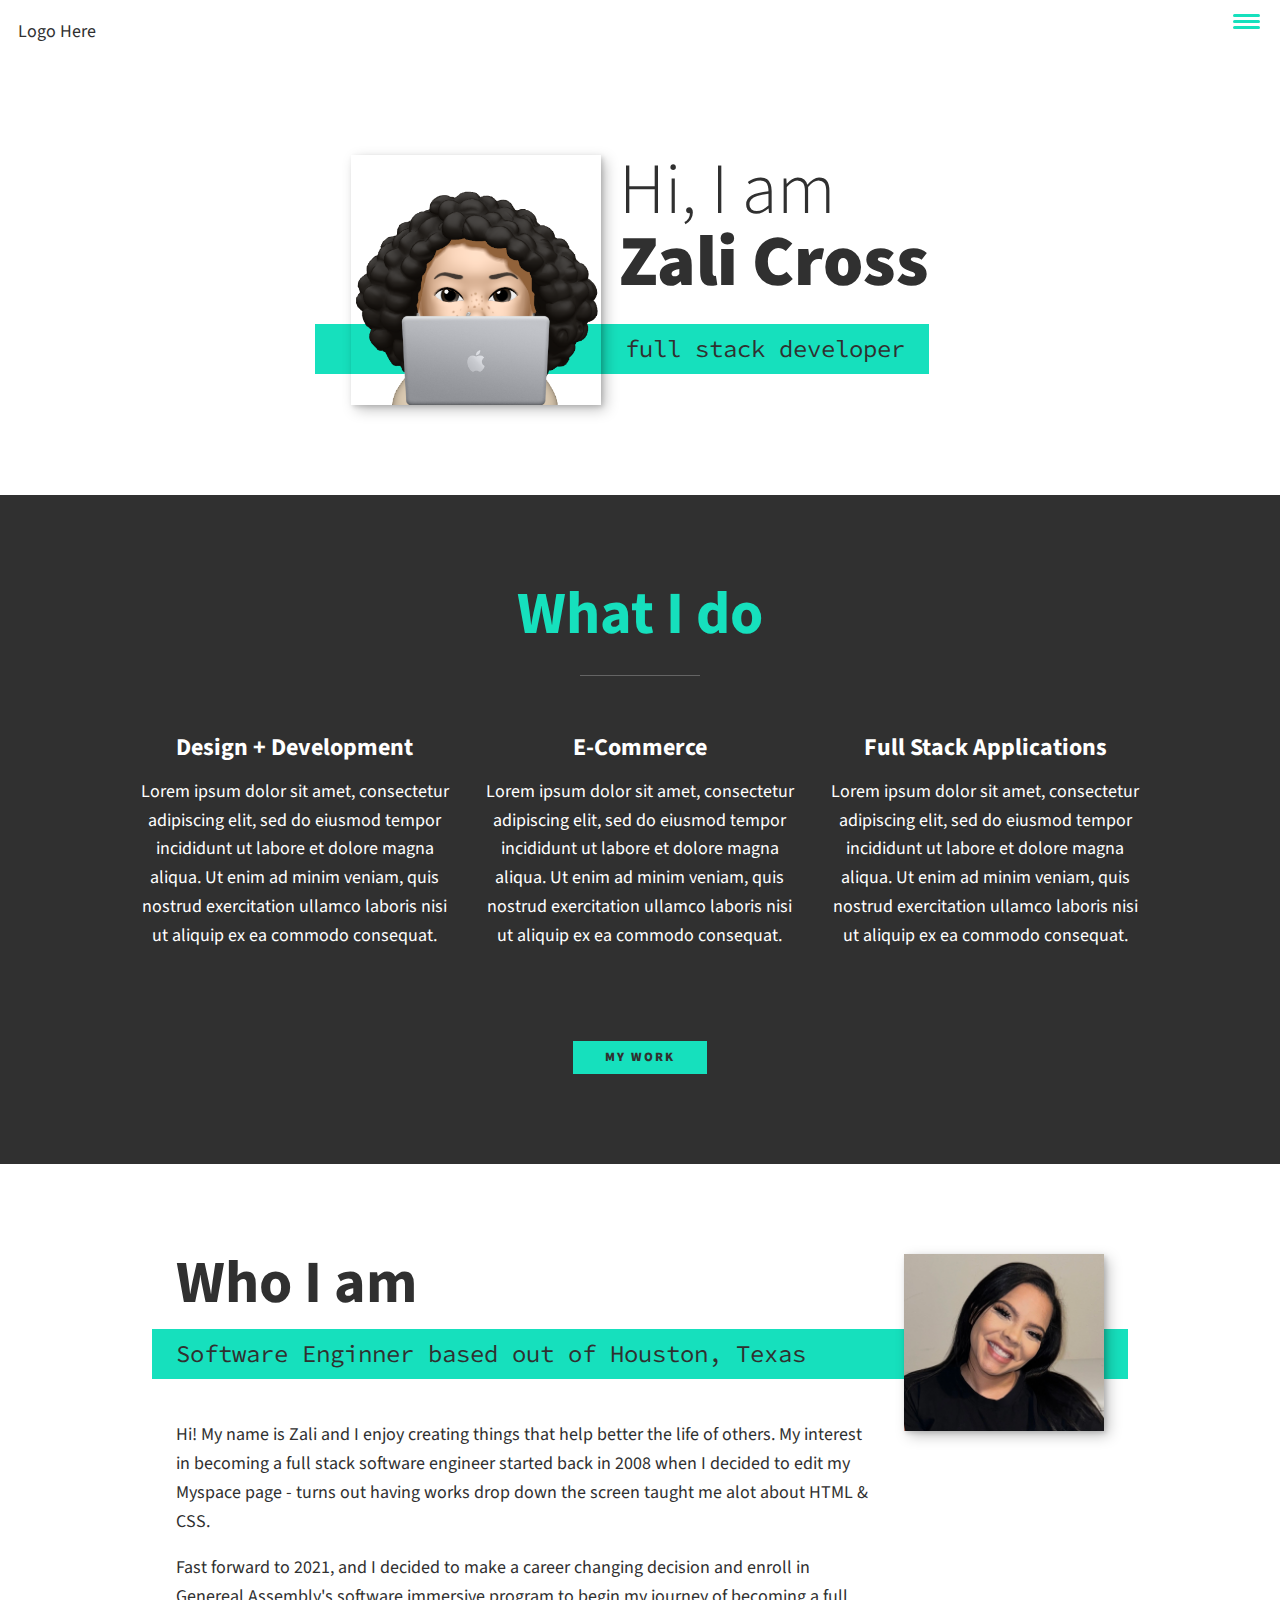
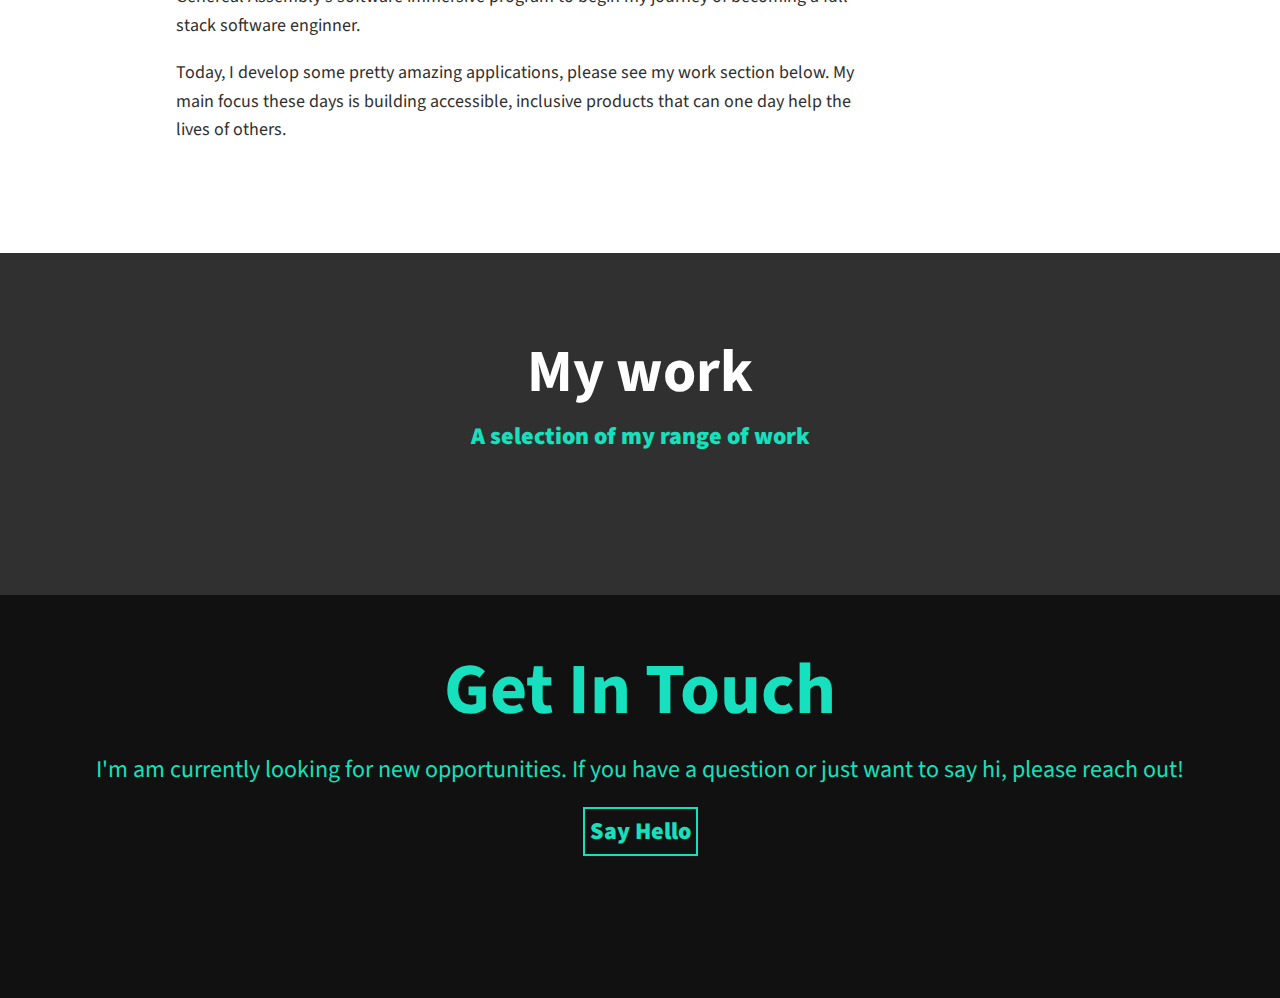
==== commit 1d5811ec: "added resume to footer" ====
--- a/index.html
+++ b/index.html
@@ -9,7 +9,6 @@
     <link rel="stylesheet" href="https://cdnjs.cloudflare.com/ajax/libs/font-awesome/5.11.2/css/all.css"
         integrity="sha256-46qynGAkLSFpVbEBog43gvNhfrOj+BmwXdxFgVK/Kvc=" crossorigin="anonymous" />
 
-    <!-- Update these with your own fonts -->
     <link href="https://fonts.googleapis.com/css?family=Source+Code+Pro:400,900|Source+Sans+Pro:300,900&display=swap"
         rel="stylesheet">
 
@@ -119,9 +118,18 @@
 
     <!-- Footer -->
     <footer class="footer">
-        <!-- replace with your own email address -->
-        <a href="mailto:zalicross24@gmail.com" class="footer__link">zalicross24@gmail.com</a>
+        <h1 class="footer__header">Get In Touch</h1>
+        <p class="footer__info">I'm am currently looking for new opportunities. If you have a question or just want to
+            say hi, please reach out!</p>
+        <a href="mailto:zalicross24@gmail.com" class="footer__link">Say Hello</a>
+
         <ul class="social-list">
+            <li class="social-list__item">
+                <a class="social-list__link"
+                    href="/uploads/Zali Cross - ATS SEI Resume Template (Updated) - Version 1.pdf">
+                    <i class="fas fa-download"></i>
+                </a>
+            </li>
             <li class="social-list__item">
                 <a class="social-list__link" href="https://www.linkedin.com/in/zali-cross/">
                     <i class="fab fa-linkedin"></i>
--- a/styles.css
+++ b/styles.css
@@ -450,6 +450,10 @@
 
 .footer__link {
     font-weight: var(--fw-bold);
+    box-sizing: border-box;
+    width: 100%;
+    border: solid #16e0bd 2px;
+    padding: 5px;
 }
 
 .footer__link:hover,
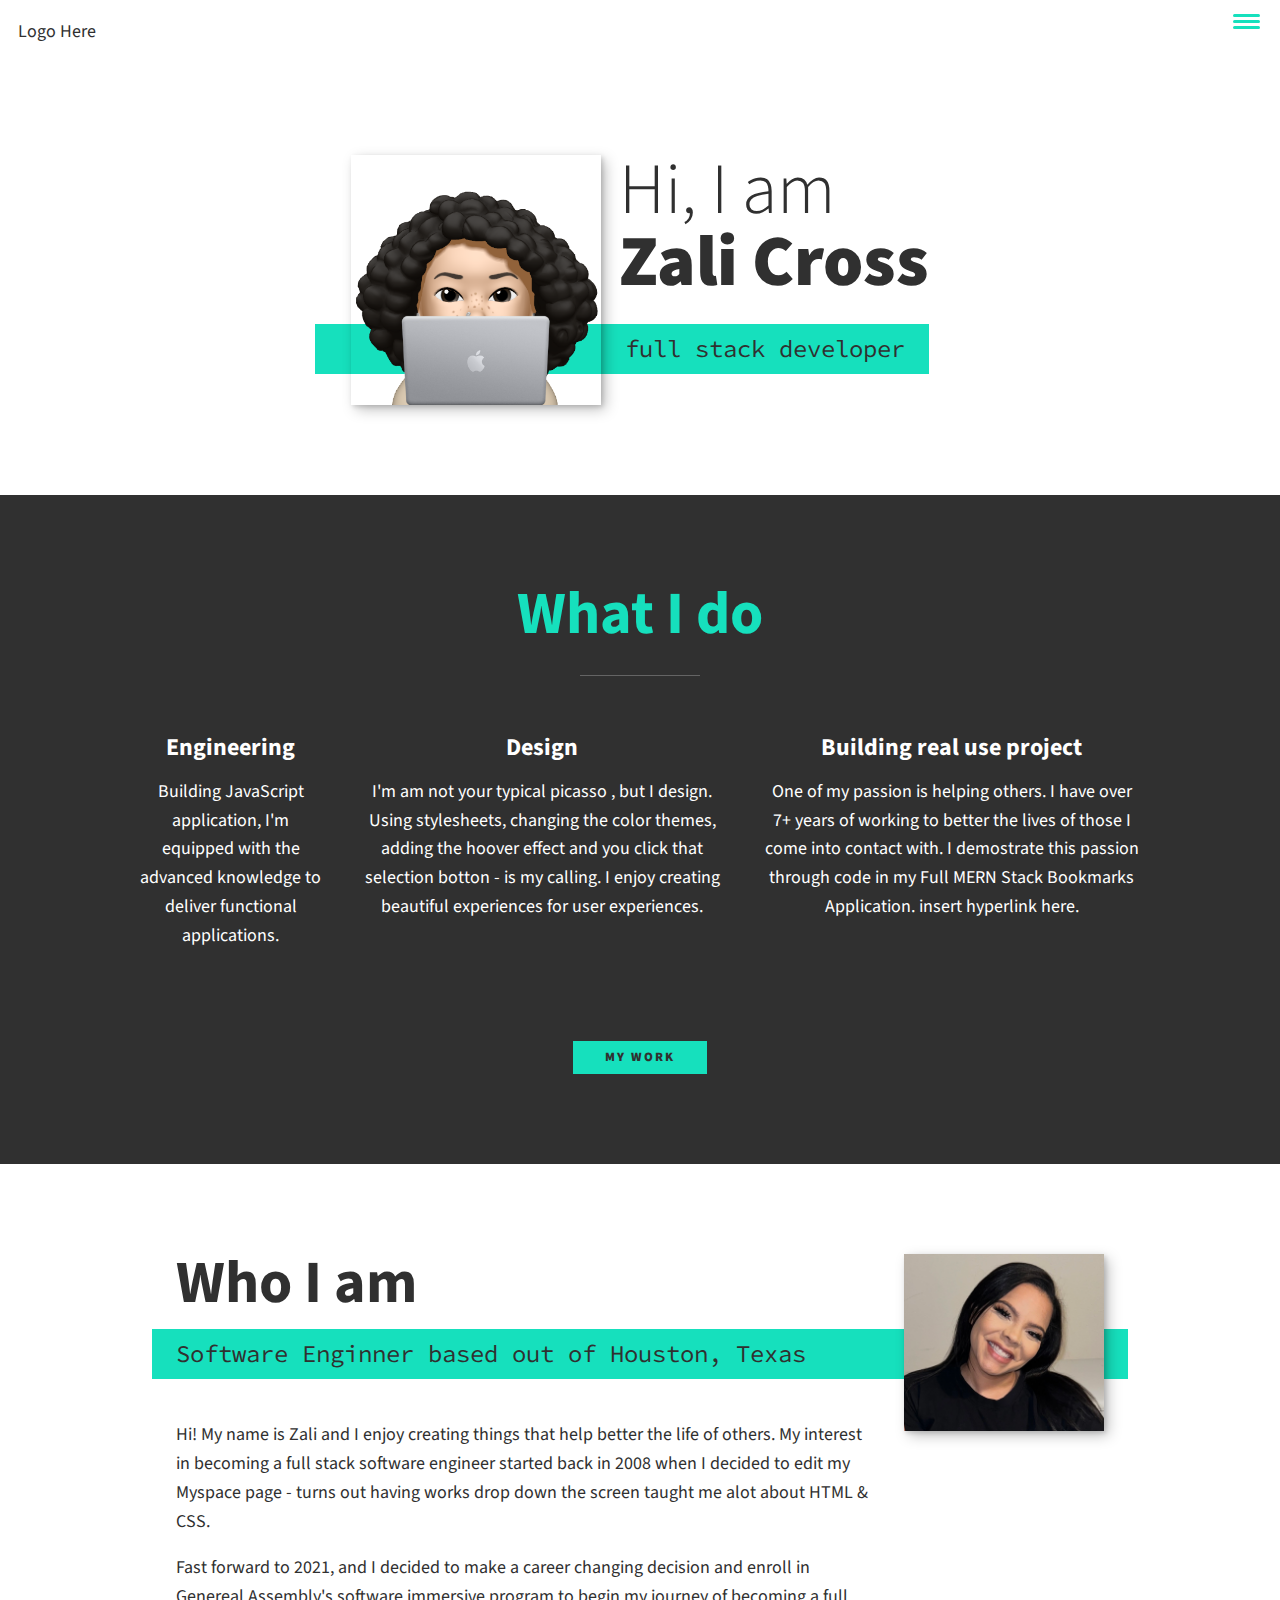
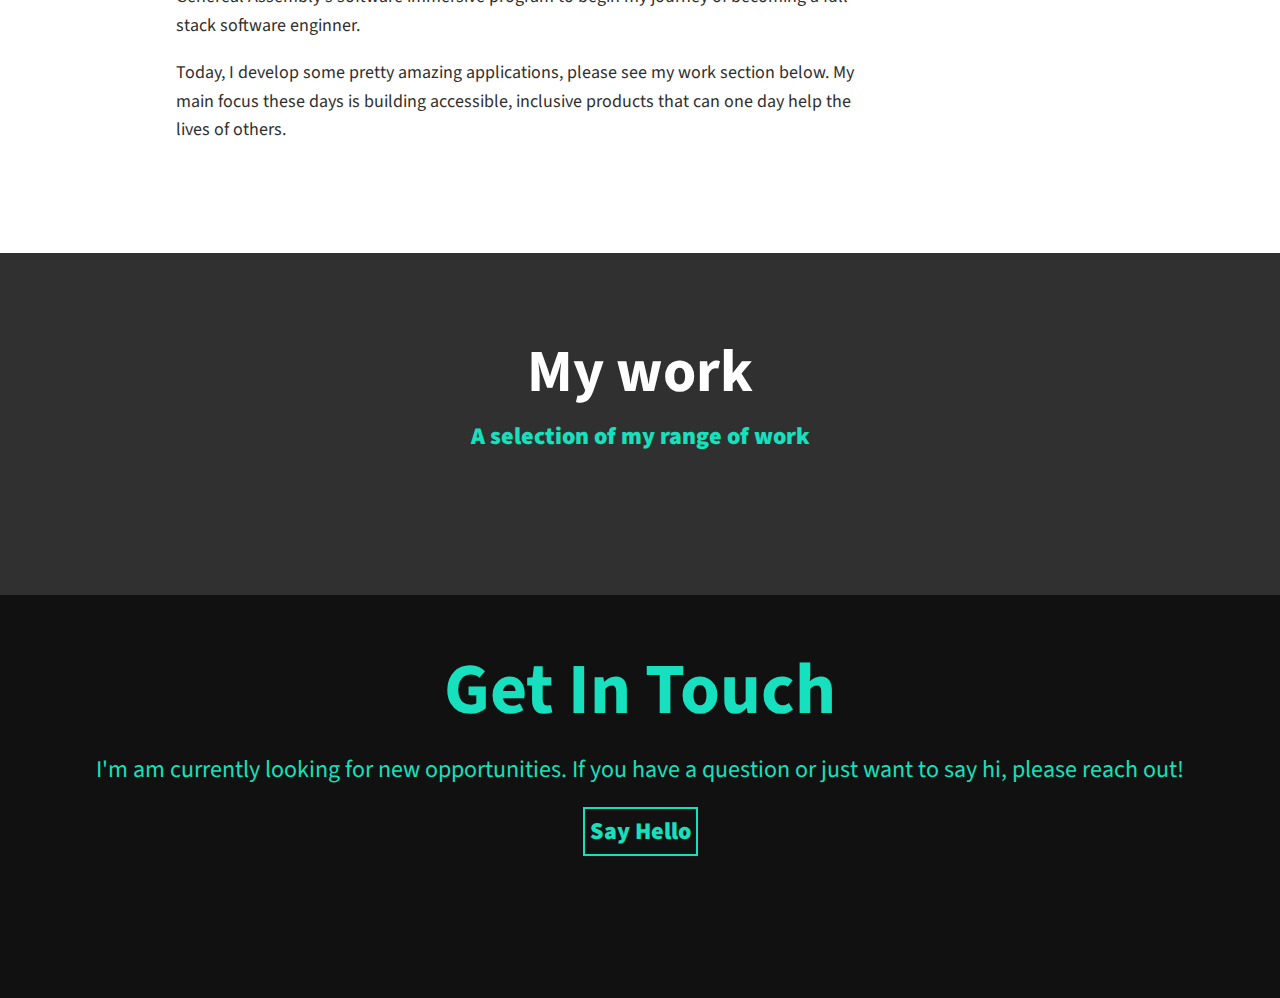
==== commit 166c61b8: "added passion statements" ====
--- a/index.html
+++ b/index.html
@@ -49,24 +49,23 @@
         <h2 class="section__title section__title--services">What I do</h2>
         <div class="services">
             <div class="service">
-                <h3>Design + Development</h3>
-                <p>Lorem ipsum dolor sit amet, consectetur adipiscing elit, sed do eiusmod tempor incididunt ut labore
-                    et dolore magna aliqua. Ut enim ad minim veniam, quis nostrud exercitation ullamco laboris nisi ut
-                    aliquip ex ea commodo consequat.</p>
+                <h3>Engineering</h3>
+                <p>Building JavaScript application, I'm equipped with the advanced knowledge to deliver functional
+                    applications.</p>
             </div> <!-- / service -->
 
             <div class="service">
-                <h3>E-Commerce</h3>
-                <p>Lorem ipsum dolor sit amet, consectetur adipiscing elit, sed do eiusmod tempor incididunt ut labore
-                    et dolore magna aliqua. Ut enim ad minim veniam, quis nostrud exercitation ullamco laboris nisi ut
-                    aliquip ex ea commodo consequat.</p>
+                <h3>Design</h3>
+                <p>I'm am not your typical picasso , but I design. Using stylesheets, changing the color themes, adding
+                    the hoover effect and you click that selection botton - is my calling. I enjoy creating beautiful
+                    experiences for user experiences. </p>
             </div> <!-- / service -->
 
             <div class="service">
-                <h3>Full Stack Applications</h3>
-                <p>Lorem ipsum dolor sit amet, consectetur adipiscing elit, sed do eiusmod tempor incididunt ut labore
-                    et dolore magna aliqua. Ut enim ad minim veniam, quis nostrud exercitation ullamco laboris nisi ut
-                    aliquip ex ea commodo consequat.</p>
+                <h3>Building real use project</h3>
+                <p>One of my passion is helping others. I have over 7+ years of working to better the lives of those I
+                    come into contact with. I demostrate this passion through code in my Full MERN Stack Bookmarks
+                    Application. insert hyperlink here. </p>
             </div> <!-- / service -->
         </div> <!-- / services -->
 
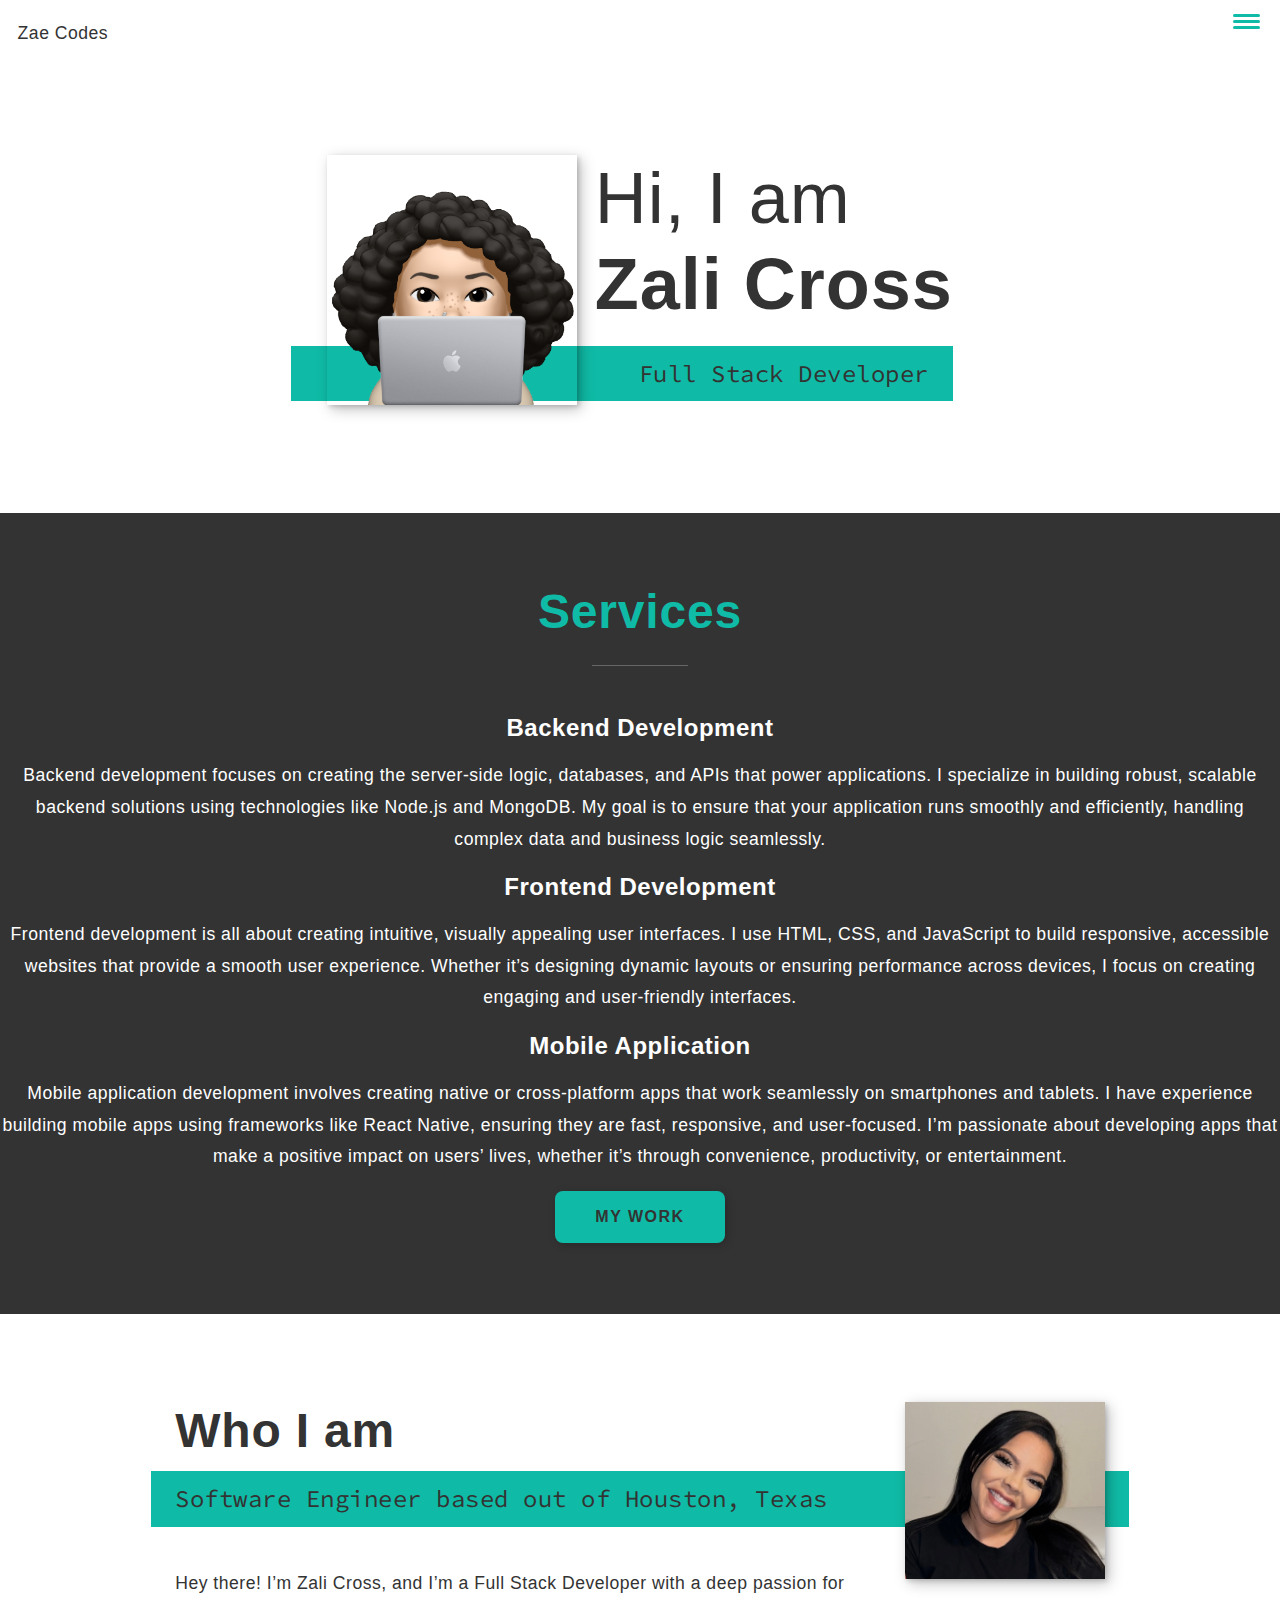
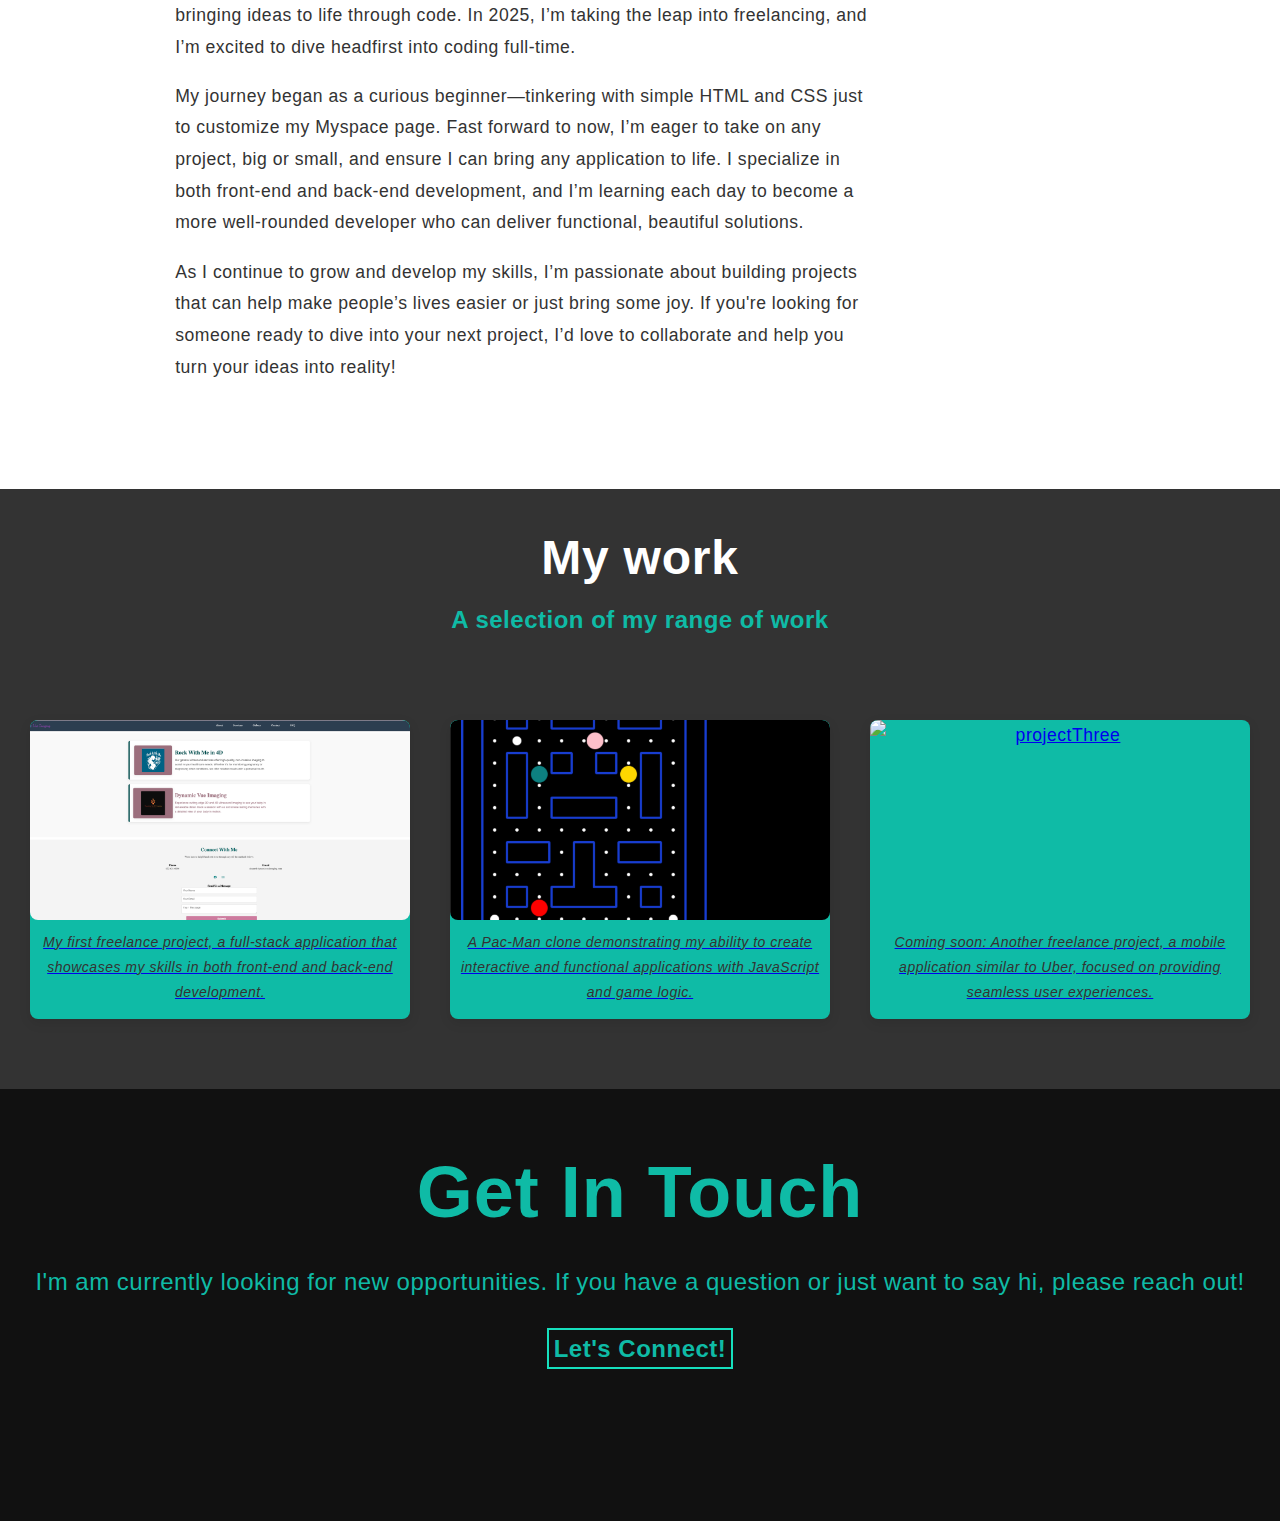
==== commit 82e7cd1e: "update portfolio with css styling and additional information" ====
--- a/index.html
+++ b/index.html
@@ -19,7 +19,7 @@
 <body>
     <header>
         <div class="logo">
-            Logo Here
+            Zae Codes
         </div>
         <button class="nav-toggle" aria-label="toggle navigation">
             <span class="hamburger"></span>
@@ -39,33 +39,38 @@
         <h1 class="section__title section__title--intro">
             Hi, I am <strong>Zali Cross</strong>
         </h1>
-        <p class="section__subtitle section__subtitle--intro">full stack developer</p>
+        <p class="section__subtitle section__subtitle--intro">Full Stack Developer</p>
         <img src="./images/computer.png" alt="computer memoji" class="intro__img">
     </section>
 
 
     <!-- My services -->
     <section class="my-services" id="services">
-        <h2 class="section__title section__title--services">What I do</h2>
+        <h2 class="section__title section__title--services">Services</h2>
         <div class="services">
             <div class="service">
-                <h3>Engineering</h3>
-                <p>Building JavaScript application, I'm equipped with the advanced knowledge to deliver functional
-                    applications.</p>
+                <h3>Backend Development</h3>
+                <p>Backend development focuses on creating the server-side logic, databases, and APIs that power
+                    applications. I specialize in building robust, scalable backend solutions using technologies like
+                    Node.js and MongoDB. My goal is to ensure that your application runs smoothly and efficiently,
+                    handling complex data and business logic seamlessly.</p>
             </div> <!-- / service -->
 
             <div class="service">
-                <h3>Design</h3>
-                <p>I'm am not your typical picasso , but I design. Using stylesheets, changing the color themes, adding
-                    the hoover effect and you click that selection botton - is my calling. I enjoy creating beautiful
-                    experiences for user experiences. </p>
+                <h3>Frontend Development</h3>
+                <p>Frontend development is all about creating intuitive, visually appealing user interfaces. I use HTML,
+                    CSS, and JavaScript to build responsive, accessible websites that provide a smooth user experience.
+                    Whether it’s designing dynamic layouts or ensuring performance across devices, I focus on creating
+                    engaging and user-friendly interfaces. </p>
             </div> <!-- / service -->
 
             <div class="service">
-                <h3>Building real use project</h3>
-                <p>One of my passion is helping others. I have over 7+ years of working to better the lives of those I
-                    come into contact with. I demostrate this passion through code in my Full MERN Stack Bookmarks
-                    Application. insert hyperlink here. </p>
+                <h3>Mobile Application</h3>
+                <p>Mobile application development involves creating native or cross-platform apps that work seamlessly
+                    on smartphones and tablets. I have experience building mobile apps using frameworks like React
+                    Native, ensuring they are fast, responsive, and user-focused. I’m passionate about developing apps
+                    that make a positive impact on users’ lives, whether it’s through convenience, productivity, or
+                    entertainment. </p>
             </div> <!-- / service -->
         </div> <!-- / services -->
 
@@ -76,15 +81,24 @@
     <!-- About me -->
     <section class="about-me" id="about">
         <h2 class="section__title section__title--about">Who I am</h2>
-        <p class="section__subtitle section__subtitle--about">Software Enginner based out of Houston, Texas</p>
+        <p class="section__subtitle section__subtitle--about">Software Engineer based out of Houston, Texas</p>
         <div class="about-me__body">
-            <p>Hi! My name is Zali and I enjoy creating things that help better the life of others. My interest in
-                becoming a full stack software engineer started back in 2008 when I decided to edit my Myspace page -
-                turns out having works drop down the screen taught me alot about HTML & CSS.</p>
-            <p>Fast forward to 2021, and I decided to make a career changing decision and enroll in Genereal Assembly's
-                software immersive program to begin my journey of becoming a full stack software enginner.</p>
-            <p>Today, I develop some pretty amazing applications, please see my work section below. My main focus these
-                days is building accessible, inclusive products that can one day help the lives of others.</p>
+            <p>Hey there! I’m Zali Cross, and I’m a Full Stack Developer with a deep passion for bringing ideas to life
+                through code. In 2025, I’m taking the leap into freelancing, and I’m excited to dive headfirst into
+                coding
+                full-time.</p>
+            <p>
+                My journey began as a curious beginner—tinkering with simple HTML and CSS just to customize my Myspace
+                page.
+                Fast forward to now, I’m eager to take on any project, big or small, and ensure I can bring any
+                application
+                to life. I specialize in both front-end and back-end development, and I’m learning each day to become a
+                more
+                well-rounded developer who can deliver functional, beautiful solutions.</p>
+            <p>
+                As I continue to grow and develop my skills, I’m passionate about building projects that can help make
+                people’s lives easier or just bring some joy. If you're looking for someone ready to dive into your next
+                project, I’d love to collaborate and help you turn your ideas into reality!</p>
         </div>
 
         <img src="images/headshot.jpeg" alt="Smile photo of me" class="about-me__img">
@@ -97,20 +111,26 @@
 
         <div class="portfolio">
             <!-- Portfolio item 01 -->
-            <a href="portfolio-item.html" class="portfolio__item">
-                <img src="https://media4.giphy.com/media/xZsLh7B3KMMyUptD9D/giphy.gif" alt="" class="portfolio__img">
+            <a href="http://rockwithmein4d.com/" class="portfolio__item">
+                <img src="images/rockwithmein4d.png" alt="projectOne" class="portfolio__img">
+                <p class="portfolio__description">My first freelance project, a full-stack application that showcases my
+                    skills in both front-end and back-end development.</p>
             </a>
 
             <!-- Portfolio item 02 -->
-            <a href="portfolio-item.html" class="portfolio__item">
-                <img src="https://media4.giphy.com/media/xZsLh7B3KMMyUptD9D/giphy.gif" alt="" class="portfolio__img">
+            <a href="https://zaecodepacman.netlify.app/" class="portfolio__item">
+                <img src="images/pacman.png" alt="projectTwo" class="portfolio__img">
+                <p class="portfolio__description">A Pac-Man clone demonstrating my ability to create interactive and
+                    functional applications with JavaScript and game logic.</p>
             </a>
 
             <!-- Portfolio item 03 -->
-            <a href="portfolio-item.html" class="portfolio__item">
-                <img src="https://media4.giphy.com/media/xZsLh7B3KMMyUptD9D/giphy.gif" alt="" class="portfolio__img">
+            <a href="https://zaecodepacman.netlify.app/" class="portfolio__item">
+                <img src="https://media4.giphy.com/media/xZsLh7B3KMMyUptD9D/giphy.gif" alt="projectThree"
+                    class="portfolio__img">
+                <p class="portfolio__description">Coming soon: Another freelance project, a mobile application similar
+                    to Uber, focused on providing seamless user experiences.</p>
             </a>
-
         </div>
     </section>
 
@@ -120,7 +140,7 @@
         <h1 class="footer__header">Get In Touch</h1>
         <p class="footer__info">I'm am currently looking for new opportunities. If you have a question or just want to
             say hi, please reach out!</p>
-        <a href="mailto:zalicross24@gmail.com" class="footer__link">Say Hello</a>
+        <a href="mailto:zalicross24@gmail.com" class="footer__link">Let's Connect!</a>
 
         <ul class="social-list">
             <li class="social-list__item">
--- a/styles.css
+++ b/styles.css
@@ -1,93 +1,92 @@
 *,
 *::before,
 *::after {
-    box-sizing: border-box;
+  box-sizing: border-box;
 }
 
 /* Custom Properties, update these for your own design */
 
 :root {
-    --ff-primary: 'Source Sans Pro', sans-serif;
-    --ff-secondary: 'Source Code Pro', monospace;
-
-    --fw-reg: 300;
-    --fw-bold: 900;
-
-    --clr-light: #fff;
-    --clr-dark: #303030;
-    --clr-accent: #16e0bd;
-
-    --fs-h1: 3rem;
-    --fs-h2: 2.25rem;
-    --fs-h3: 1.25rem;
-    --fs-body: 1rem;
-
-    --bs: 0.25em 0.25em 0.75em rgba(0, 0, 0, .25),
-        0.125em 0.125em 0.25em rgba(0, 0, 0, .15);
+  --ff-primary: "Source Sans Pro", sans-serif;
+  --ff-secondary: "Source Code Pro", monospace;
+
+  --fw-reg: 300;
+  --fw-bold: 900;
+
+  --clr-light: #fff;
+  --clr-dark: #303030;
+  --clr-accent: #16e0bd;
+
+  --fs-h1: 3rem;
+  --fs-h2: 2.25rem;
+  --fs-h3: 1.25rem;
+  --fs-body: 1rem;
+
+  --bs: 0.25em 0.25em 0.75em rgba(0, 0, 0, 0.25),
+    0.125em 0.125em 0.25em rgba(0, 0, 0, 0.15);
 }
 
 @media (min-width: 800px) {
-    :root {
-        --fs-h1: 4.5rem;
-        --fs-h2: 3.75rem;
-        --fs-h3: 1.5rem;
-        --fs-body: 1.125rem;
-    }
+  :root {
+    --fs-h1: 4.5rem;
+    --fs-h2: 3.75rem;
+    --fs-h3: 1.5rem;
+    --fs-body: 1.125rem;
+  }
 }
 
 /* General styles */
 
-/* endable this to add smooth scrolling */
-/* html {
-    scroll-behavior: smooth;
-} */
-
+/* enable this to add smooth scrolling */
+html {
+  scroll-behavior: smooth;
+}
 
 body {
-    background: var(--clr-light);
-    color: var(--clr-dark);
-    margin: 0;
-    font-family: var(--ff-primary);
-    font-size: var(--fs-body);
-    line-height: 1.6;
+  background: var(--clr-light);
+  color: var(--clr-dark);
+  margin: 0;
+  font-family: var(--ff-primary);
+  font-size: var(--fs-body);
+  line-height: 1.6;
 }
 
 section {
-    padding: 5em 2em;
+  padding: 5em 2em;
 }
 
 img {
-    display: block;
-    max-width: 100%;
+  display: block;
+  max-width: 100%;
 }
 
 strong {
-    font-weight: var(--fw-bold)
+  font-weight: var(--fw-bold);
 }
 
 :focus {
-    outline: 3px solid var(--clr-accent);
-    outline-offset: 3px;
+  outline: 3px solid var(--clr-accent);
+  outline-offset: 3px;
 }
 
 /* Buttons */
 
 .btn {
-    display: inline-block;
-    padding: .5em 2.5em;
-    background: var(--clr-accent);
-    color: var(--clr-dark);
-    text-decoration: none;
-    cursor: pointer;
-    font-size: .8rem;
-    text-transform: uppercase;
-    letter-spacing: 2px;
-    font-weight: var(--fw-bold);
-    transition: transform 200ms ease-in-out;
+  display: inline-block;
+  padding: 0.5em 2.5em;
+  background: var(--clr-accent);
+  color: var(--clr-dark);
+  text-decoration: none;
+  cursor: pointer;
+  font-size: 0.8rem;
+  text-transform: uppercase;
+  letter-spacing: 2px;
+  font-weight: var(--fw-bold);
+  transition: transform 200ms ease-in-out;
 }
 
 .btn:hover {
-    transform: scale(1.1);
+  transform: scale(1.1);
 }
 
 /* Typography */
@@ -95,403 +94,511 @@
 h1,
 h2,
 h3 {
-    line-height: 1;
-    margin: 0;
+  line-height: 1;
+  margin: 0;
 }
 
 h1 {
-    font-size: var(--fs-h1)
+  font-size: var(--fs-h1);
 }
 
 h2 {
-    font-size: var(--fs-h2)
+  font-size: var(--fs-h2);
 }
 
 h3 {
-    font-size: var(--fs-h3)
-}
-
+  font-size: var(--fs-h3);
+}
 
 .section__title {
-    margin-bottom: .25em;
+  margin-bottom: 0.25em;
 }
 
 .section__title--intro {
-    font-weight: var(--fw-reg);
+  font-weight: var(--fw-reg);
 }
 
 .section__title--intro strong {
-    display: block;
+  display: block;
 }
 
 .section__subtitle {
-    margin: 0;
-    font-size: var(--fs-h3);
+  margin: 0;
+  font-size: var(--fs-h3);
 }
 
 .section__subtitle--intro,
 .section__subtitle--about {
-    background: var(--clr-accent);
-    padding: .25em 1em;
-    font-family: var(--ff-secondary);
-    margin-bottom: 1em;
+  background: var(--clr-accent);
+  padding: 0.25em 1em;
+  font-family: var(--ff-secondary);
+  margin-bottom: 1em;
 }
 
 .section__subtitle--work {
-    color: var(--clr-accent);
-    font-weight: var(--fw-bold);
-    margin-bottom: 2em;
+  color: var(--clr-accent);
+  font-weight: var(--fw-bold);
+  margin-bottom: 2em;
 }
 
 /* header */
 
 header {
-    display: flex;
-    justify-content: space-between;
-    padding: 1em;
+  display: flex;
+  justify-content: space-between;
+  padding: 1em;
 }
 
 .logo {
-    max-width: 100px;
+  max-width: 100px;
 }
 
 .nav {
-    position: fixed;
-    background: var(--clr-dark);
-    color: var(--clr-light);
-    top: 0;
-    bottom: 0;
-    left: 0;
-    right: 0;
-    z-index: 100;
-
-    transform: translateX(100%);
-    transition: transform 250ms cubic-bezier(.5, 0, .5, 1);
+  position: fixed;
+  background: var(--clr-dark);
+  color: var(--clr-light);
+  top: 0;
+  bottom: 0;
+  left: 0;
+  right: 0;
+  z-index: 100;
+
+  transform: translateX(100%);
+  transition: transform 250ms cubic-bezier(0.5, 0, 0.5, 1);
 }
 
 .nav__list {
-    list-style: none;
-    display: flex;
-    height: 100%;
-    flex-direction: column;
-    justify-content: space-evenly;
-    align-items: center;
-    margin: 0;
-    padding: 0;
+  list-style: none;
+  display: flex;
+  height: 100%;
+  flex-direction: column;
+  justify-content: space-evenly;
+  align-items: center;
+  margin: 0;
+  padding: 0;
 }
 
 .nav__link {
-    color: inherit;
-    font-weight: var(--fw-bold);
-    font-size: var(--fs-h2);
-    text-decoration: none;
+  color: inherit;
+  font-weight: var(--fw-bold);
+  font-size: var(--fs-h2);
+  text-decoration: none;
 }
 
 .nav__link:hover {
-    color: var(--clr-accent);
+  color: var(--clr-accent);
 }
 
 .nav-toggle {
-    padding: .5em;
-    background: transparent;
-    border: 0;
-    cursor: pointer;
-    position: absolute;
-    right: 1em;
-    top: 1em;
-    z-index: 1000;
+  padding: 0.5em;
+  background: transparent;
+  border: 0;
+  cursor: pointer;
+  position: absolute;
+  right: 1em;
+  top: 1em;
+  z-index: 1000;
 }
 
 .nav-open .nav {
-    transform: translateX(0);
+  transform: translateX(0);
 }
 
 .nav-open .nav-toggle {
-    position: fixed;
+  position: fixed;
 }
 
 .nav-open .hamburger {
-    transform: rotate(.625turn);
+  transform: rotate(0.625turn);
 }
 
 .nav-open .hamburger::before {
-    transform: rotate(90deg) translateX(-6px);
+  transform: rotate(90deg) translateX(-6px);
 }
 
 .nav-open .hamburger::after {
-    opacity: 0;
-}
-
-
-
-
-
+  opacity: 0;
+}
 
 .hamburger {
-    display: block;
-    position: relative;
+  display: block;
+  position: relative;
 }
 
 .hamburger,
 .hamburger::before,
 .hamburger::after {
-    background: var(--clr-accent);
-    width: 2em;
-    height: 3px;
-    border-radius: 1em;
-    transition: transform 250ms ease-in-out;
-}
-
+  background: var(--clr-accent);
+  width: 2em;
+  height: 3px;
+  border-radius: 1em;
+  transition: transform 250ms ease-in-out;
+}
 
 .hamburger::before,
 .hamburger::after {
-    content: '';
-    position: absolute;
-    left: 0;
-    right: 0;
+  content: "";
+  position: absolute;
+  left: 0;
+  right: 0;
 }
 
 .hamburger::before {
-    top: 6px;
+  top: 6px;
 }
 
 .hamburger::after {
-    bottom: 6px;
-}
-
+  bottom: 6px;
+}
 
 /*  Intro section  */
 
 .intro {
-    position: relative;
+  position: relative;
 }
 
 .intro__img {
-    box-shadow: var(--bs);
+  box-shadow: var(--bs);
 }
 
 .section__subtitle--intro {
-    display: inline-block;
+  display: inline-block;
 }
 
 @media (min-width: 600px) {
-    .intro {
-        display: grid;
-        width: min-content;
-        margin: 0 auto;
-        grid-column-gap: 1em;
-        grid-template-areas:
-            "img title"
-            "img subtitle";
-        grid-template-columns: min-content max-content;
-    }
-
-    .intro__img {
-        grid-area: img;
-        min-width: 250px;
-        position: relative;
-        z-index: 2;
-    }
-
-    .section__subtitle--intro {
-        align-self: start;
-        grid-column: -1 / 1;
-        grid-row: 2;
-        text-align: right;
-        position: relative;
-        left: -1.5em;
-        width: calc(100% + 1.5em);
-    }
-}
-
-
-
-/*  My services section  */
-
-.my-services {
-    background-color: var(--clr-dark);
-    background-image: url(../img/services-bg.jpg);
-    background-size: cover;
-    /* background-blend-mode: multiply; */
-    color: var(--clr-light);
-    text-align: center;
-}
-
-.section__title--services {
-    color: var(--clr-accent);
-    position: relative;
-}
-
-.section__title--services::after {
-    content: '';
-    display: block;
-    width: 2em;
-    height: 1px;
-    margin: 0.5em auto 1em;
-    background: var(--clr-light);
-    opacity: 0.25;
-}
-
-.services {
-    margin-bottom: 4em;
-}
-
-.service {
-    max-width: 500px;
+  .intro {
+    display: grid;
+    width: min-content;
     margin: 0 auto;
-}
-
-@media (min-width: 800px) {
-    .services {
-        display: flex;
-        max-width: 1000px;
-        margin-left: auto;
-        margin-right: auto;
-    }
-
-    .service+.service {
-        margin-left: 2em;
-    }
-}
-
-
-.about-me {
-    max-width: 1000px;
-    margin: 0 auto;
-}
-
-.about-me__img {
-    box-shadow: var(--bs);
-}
-
-@media (min-width: 600px) {
-    .about-me {
-        display: grid;
-        grid-template-columns: 1fr 200px;
-        grid-template-areas:
-            "title img"
-            "subtitle img"
-            "text img";
-        grid-column-gap: 2em;
-    }
-
-    .section__title--about {
-        grid-area: title;
-    }
-
-    .section__subtitle--about {
-        grid-column: 1 / -1;
-        grid-row: 2;
-        position: relative;
-        left: -1em;
-        width: calc(100% + 2em);
-        padding-left: 1em;
-        padding-right: calc(200px + 4em);
-    }
-
-    .about-me__img {
-        grid-area: img;
-        position: relative;
-        z-index: 2;
-    }
-}
-
-/* My Work */
-
-.my-work {
-    background-color: var(--clr-dark);
-    color: var(--clr-light);
-    text-align: center;
-}
-
-.portfolio {
-    display: grid;
-    grid-template-columns: repeat(auto-fit, minmax(300px, 1fr));
-}
-
-.portfolio__item {
-    background: var(--clr-accent);
-    overflow: hidden;
-}
-
-.portfolio__img {
-    transition:
-        transform 750ms cubic-bezier(.5, 0, .5, 1),
-        opacity 250ms linear;
-}
-
-.portfolio__item:focus {
+    grid-column-gap: 1em;
+    grid-template-areas:
+      "img title"
+      "img subtitle";
+    grid-template-columns: min-content max-content;
+  }
+
+  .intro__img {
+    grid-area: img;
+    min-width: 250px;
     position: relative;
     z-index: 2;
+  }
+
+  .section__subtitle--intro {
+    align-self: start;
+    grid-column: -1 / 1;
+    grid-row: 2;
+    text-align: right;
+    position: relative;
+    left: -1.5em;
+    width: calc(100% + 1.5em);
+  }
+}
+
+/*  My services section  */
+
+.my-services {
+  background-color: var(--clr-dark);
+  background-image: url(../img/services-bg.jpg);
+  background-size: cover;
+  background-position: center;
+  color: var(--clr-light);
+  text-align: center;
+  padding: 4em 0;
+}
+
+.section__title--services {
+  color: var(--clr-accent);
+  position: relative;
+}
+
+.section__title--services::after {
+  content: "";
+  display: block;
+  width: 2em;
+  height: 1px;
+  margin: 0.5em auto 1em;
+  background: var(--clr-light);
+  opacity: 0.25;
+}
+
+.about-me {
+  max-width: 1000px;
+  margin: 0 auto;
+}
+
+.about-me__img {
+  box-shadow: var(--bs);
+}
+
+@media (min-width: 600px) {
+  .about-me {
+    display: grid;
+    grid-template-columns: 1fr 200px;
+    grid-template-areas:
+      "title img"
+      "subtitle img"
+      "text img";
+    grid-column-gap: 2em;
+  }
+
+  .section__title--about {
+    grid-area: title;
+  }
+
+  .section__subtitle--about {
+    grid-column: 1 / -1;
+    grid-row: 2;
+    position: relative;
+    left: -1em;
+    width: calc(100% + 2em);
+    padding-left: 1em;
+    padding-right: calc(200px + 4em);
+  }
+
+  .about-me__img {
+    grid-area: img;
+    position: relative;
+    z-index: 2;
+  }
+}
+
+/* My Work */
+
+.my-work {
+  background-color: var(--clr-dark);
+  color: var(--clr-light);
+  text-align: center;
+  padding: 40px 0;
+}
+
+.portfolio {
+  display: grid;
+  grid-template-columns: repeat(auto-fit, minmax(300px, 1fr));
+  gap: 20px;
+  padding: 20px;
+  justify-items: center;
+}
+
+.portfolio__item {
+  display: block;
+  position: relative;
+  margin: 10px;
+  text-align: center;
+  background: var(--clr-accent);
+  overflow: hidden;
+  border-radius: 8px;
+  box-shadow: 0 4px 12px rgba(0, 0, 0, 0.1);
+  transition: transform 300ms ease-out, box-shadow 300ms ease-out;
+}
+
+.portfolio__img {
+  width: 100%;
+  height: 200px;
+  object-fit: cover;
+  transition: transform 750ms cubic-bezier(0.5, 0, 0.5, 1), opacity 250ms linear;
+  border-radius: 8px;
+}
+
+.portfolio__description {
+  margin-top: 10px;
+  font-size: 14px;
+  color: #333;
+  text-align: center;
+  font-style: italic;
+  visibility: visible;
+}
+
+.portfolio__item:focus {
+  position: relative;
+  z-index: 2;
 }
 
 .portfolio__img:hover,
 .portfolio__item:focus .portfolio__img {
-    transform: scale(1.2);
-    opacity: .5;
-}
-
+  transform: scale(1.2);
+  opacity: 0.5;
+}
 
 /* footer */
 
 .footer {
-    background: #111;
-    color: var(--clr-accent);
-    text-align: center;
-    padding: 2.5em 0;
-    font-size: var(--fs-h3);
-
+  background: #111;
+  color: var(--clr-accent);
+  text-align: center;
+  padding: 2.5em 0;
+  font-size: var(--fs-h3);
 }
 
 .footer a {
-    color: inherit;
-    text-decoration: none;
+  color: inherit;
+  text-decoration: none;
 }
 
 .footer__link {
-    font-weight: var(--fw-bold);
-    box-sizing: border-box;
-    width: 100%;
-    border: solid #16e0bd 2px;
-    padding: 5px;
+  font-weight: var(--fw-bold);
+  box-sizing: border-box;
+  width: 100%;
+  border: solid #16e0bd 2px;
+  padding: 5px;
 }
 
 .footer__link:hover,
 .social-list__link:hover {
-    opacity: .7;
+  opacity: 0.7;
 }
 
 .footer__link:hover {
-    text-decoration: underline;
+  text-decoration: underline;
 }
 
 .social-list {
-    list-style: none;
-    display: flex;
-    justify-content: center;
-    margin: 2em 0 0;
-    padding: 0;
+  list-style: none;
+  display: flex;
+  justify-content: center;
+  margin: 2em 0 0;
+  padding: 0;
 }
 
 .social-list__item {
-    margin: 0 .5em;
+  margin: 0 0.5em;
 }
 
 .social-list__link {
-    padding: .5em;
-}
-
+  padding: 0.5em;
+}
 
 /* Individual portfolio item styles */
 
 .portfolio-item-individual {
-    padding: 0 2em 2em;
-    max-width: 1000px;
+  padding: 0 2em 2em;
+  max-width: 1000px;
+  margin: 0 auto;
+}
+
+.portfolio-item-individual p {
+  max-width: 600px;
+  margin-left: auto;
+  margin-right: auto;
+}
+
+/* --- Root Variables --- */
+:root {
+  --clr-primary: #3a3a3a;
+  --clr-secondary: #ffffff;
+  --clr-accent: #0fbba6;
+  --clr-dark: #333333;
+  --fs-h1: 4.5rem;
+  --fs-h2: 3rem;
+  --fs-h3: 1.5rem;
+  --fs-body: 1.1rem;
+  --fw-bold: 700;
+  --fw-regular: 400;
+  --ff-primary: "Arial", sans-serif;
+}
+
+/* --- Enhanced Button Styles --- */
+.btn {
+  display: inline-block;
+  padding: 0.75em 2.5em;
+  background: linear-gradient(135deg, var(--clr-accent), #0fbba6);
+  color: var(--clr-dark);
+  border: none;
+  border-radius: 8px;
+  text-decoration: none;
+  cursor: pointer;
+  font-size: 1rem;
+  text-transform: uppercase;
+  letter-spacing: 1.5px;
+  font-weight: var(--fw-bold);
+  transition: all 0.3s ease-in-out;
+  box-shadow: 2px 2px 10px rgba(0, 0, 0, 0.2);
+}
+
+.btn:hover {
+  transform: translateY(-3px);
+  box-shadow: 4px 4px 15px rgba(0, 0, 0, 0.3);
+  background: linear-gradient(135deg, #0fbba6, var(--clr-accent));
+}
+
+/* --- Optimized Media Queries for Better Responsiveness --- */
+@media (max-width: 1024px) {
+  :root {
+    --fs-h1: 3.5rem;
+    --fs-h2: 2.75rem;
+    --fs-h3: 1.3rem;
+    --fs-body: 1rem;
+  }
+}
+
+@media (max-width: 768px) {
+  :root {
+    --fs-h1: 3rem;
+    --fs-h2: 2.25rem;
+    --fs-h3: 1.2rem;
+    --fs-body: 1rem;
+  }
+
+  .nav {
+    position: fixed;
+    width: 100%;
+  }
+
+  .nav__list {
+    flex-direction: column;
+    gap: 1rem;
+  }
+
+  .service {
+    max-width: 90%;
     margin: 0 auto;
-}
-
-.portfolio-item-individual p {
-    max-width: 600px;
-    margin-left: auto;
-    margin-right: auto;
-}+  }
+}
+
+@media (max-width: 480px) {
+  :root {
+    --fs-h1: 2.5rem;
+    --fs-h2: 2rem;
+    --fs-h3: 1.1rem;
+    --fs-body: 0.95rem;
+  }
+
+  .btn {
+    padding: 0.5em 2em;
+    font-size: 0.9rem;
+  }
+
+  .nav__list {
+    gap: 0.5rem;
+  }
+}
+
+/* --- Improved Typography for Readability --- */
+body {
+  font-family: var(--ff-primary);
+  font-size: var(--fs-body);
+  line-height: 1.8;
+  letter-spacing: 0.5px;
+}
+
+h1,
+h2,
+h3 {
+  font-weight: var(--fw-bold);
+  line-height: 1.2;
+}
+
+h1 {
+  font-size: var(--fs-h1);
+  letter-spacing: 1px;
+}
+
+h2 {
+  font-size: var(--fs-h2);
+  letter-spacing: 0.8px;
+}
+
+h3 {
+  font-size: var(--fs-h3);
+  letter-spacing: 0.5px;
+}
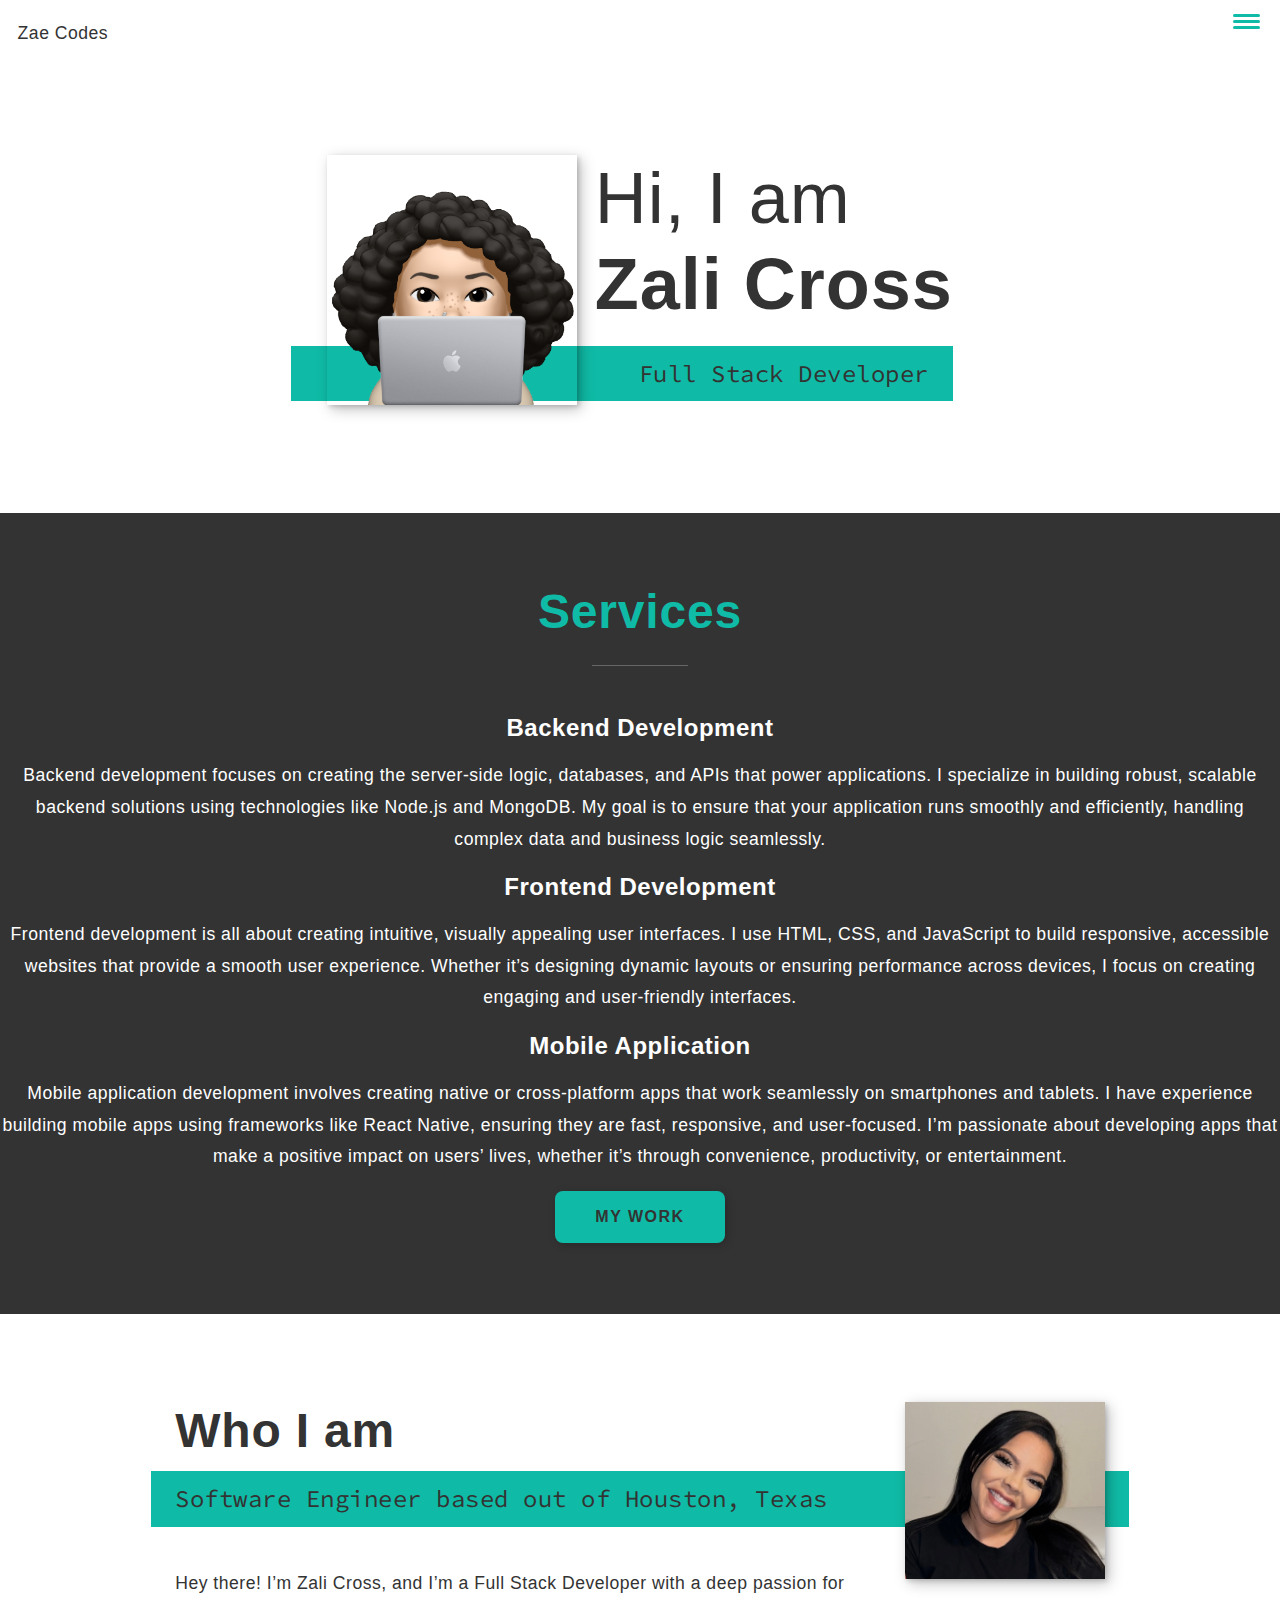
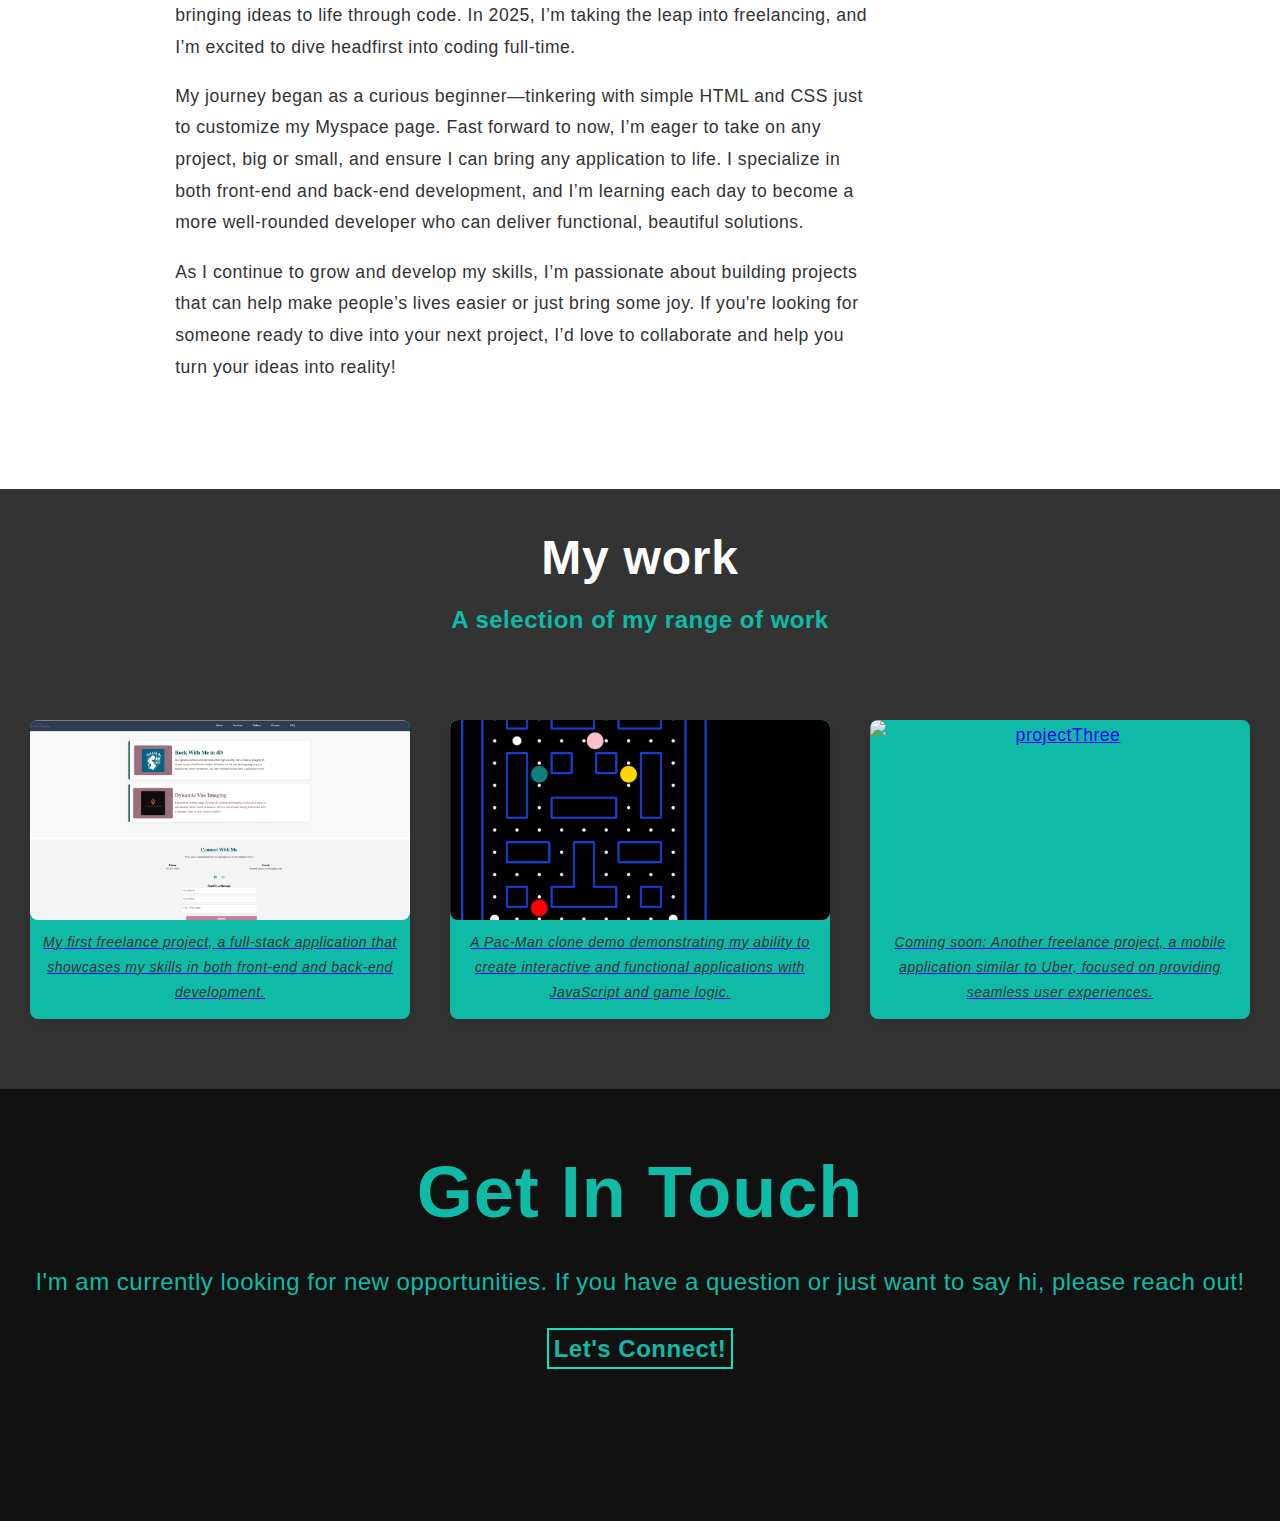
==== commit 97f4bfb3: "add lanaguage" ====
--- a/index.html
+++ b/index.html
@@ -120,8 +120,8 @@
             <!-- Portfolio item 02 -->
             <a href="https://zaecodepacman.netlify.app/" class="portfolio__item">
                 <img src="images/pacman.png" alt="projectTwo" class="portfolio__img">
-                <p class="portfolio__description">A Pac-Man clone demonstrating my ability to create interactive and
-                    functional applications with JavaScript and game logic.</p>
+                <p class="portfolio__description">A Pac-Man clone demo demonstrating my ability to create interactive
+                    and functional applications with JavaScript and game logic.</p>
             </a>
 
             <!-- Portfolio item 03 -->
